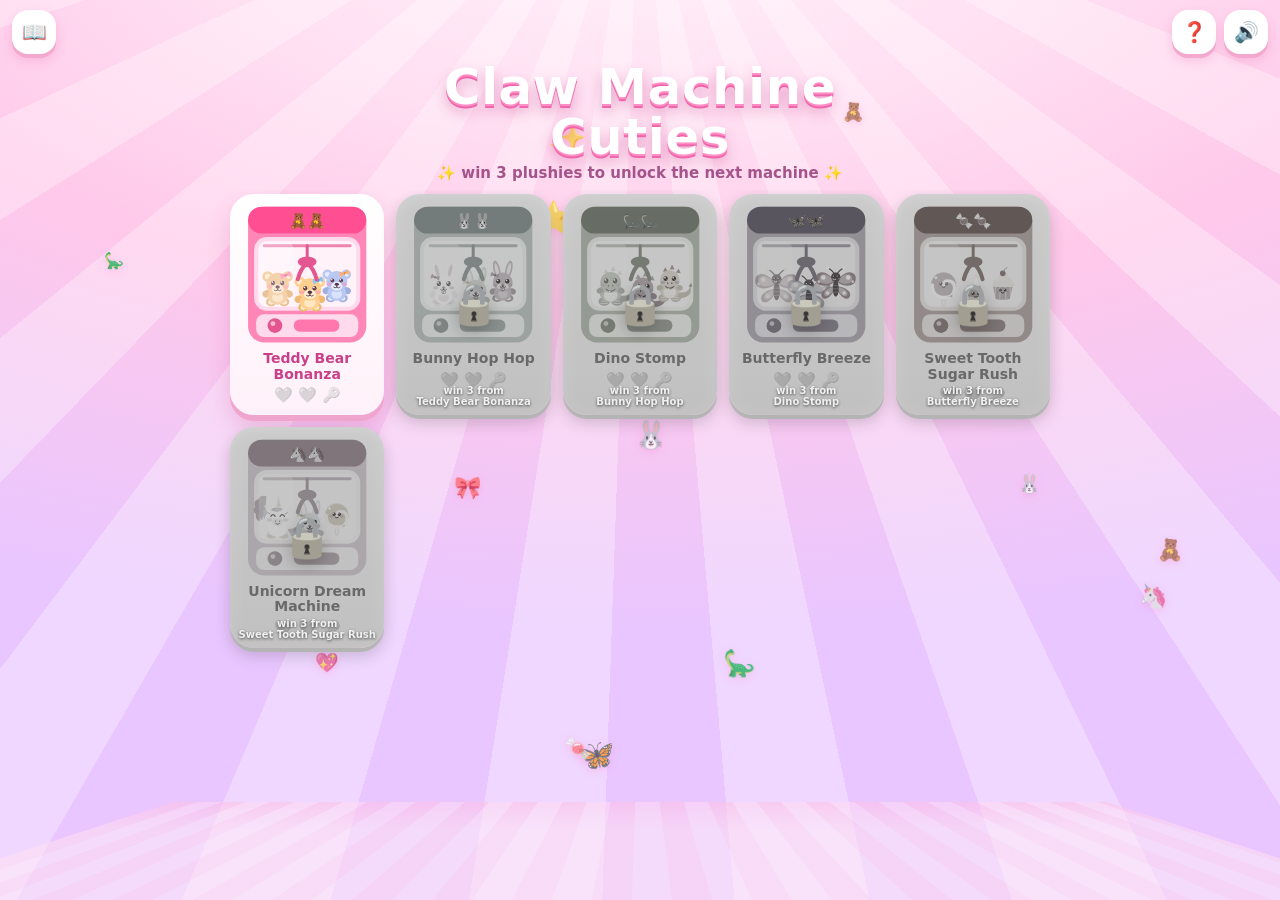
==== index.html @ 177952a9 "Add Claw Machine Cuties: a six-machine kawaii claw arcade A complete, self-contained claw machine ga" ====
<!doctype html>
<html lang="en">
<head>
<meta charset="utf-8">
<meta name="viewport" content="width=device-width,initial-scale=1,viewport-fit=cover,maximum-scale=1,user-scalable=no">
<meta name="theme-color" content="#ffd7ec">
<meta name="description" content="Claw Machine Cuties — a super kawaii arcade of claw machines full of adorable plushies.">
<title>Claw Machine Cuties 🧸</title>
<link rel="icon" href="data:image/svg+xml,<svg xmlns='http://www.w3.org/2000/svg' viewBox='0 0 100 100'><text y='.9em' font-size='90'>🧸</text></svg>">
<style>
/* ============================================================
   CLAW MACHINE CUTIES — all art, sound and logic is hand-made.
   No images, no fonts, no libraries. Just vibes.
   ============================================================ */

*{box-sizing:border-box;-webkit-tap-highlight-color:transparent}
html,body{height:100%}
body{
  margin:0;
  font-family:ui-rounded,"SF Pro Rounded","Hiragino Maru Gothic ProN","Baloo 2",Nunito,"Comic Sans MS",system-ui,sans-serif;
  color:#5b3a52;
  background:#ffd9ee;
  overflow:hidden;
  user-select:none;
  -webkit-user-select:none;
  touch-action:manipulation;
}

/* ---------- dreamy arcade backdrop ---------- */
#bg{position:fixed;inset:0;z-index:0;overflow:hidden;
  background:
    radial-gradient(120% 80% at 50% -10%, #fff3fb 0%, #ffdff2 30%, #ffc9ea 55%, #e9c6ff 100%);
}
#bg .stripes{position:absolute;inset:-20%;opacity:.35;
  background:repeating-conic-gradient(from 0deg at 50% 0%, rgba(255,255,255,.85) 0deg 7deg, transparent 7deg 14deg);
  animation:spin 90s linear infinite;transform-origin:50% 0%}
@keyframes spin{to{transform:rotate(360deg)}}
#bg .floor{position:absolute;left:-10%;right:-10%;bottom:0;height:34%;
  background:
    linear-gradient(180deg,rgba(255,255,255,0) 0%, rgba(255,255,255,.5) 40%),
    repeating-linear-gradient(90deg,#ffc0e4 0 40px,#ffd9f0 40px 80px);
  transform:perspective(400px) rotateX(58deg);transform-origin:50% 100%;opacity:.55}
.sparkle{position:absolute;font-size:18px;opacity:.7;animation:floaty 9s ease-in-out infinite;pointer-events:none;filter:drop-shadow(0 2px 4px rgba(255,120,190,.4))}
@keyframes floaty{0%,100%{transform:translateY(0) rotate(-8deg) scale(1)}50%{transform:translateY(-26px) rotate(10deg) scale(1.15)}}

#stage{position:relative;z-index:1;height:100dvh;height:100vh}
.screen{position:absolute;inset:0;display:none;flex-direction:column;
  padding:max(8px,env(safe-area-inset-top)) 10px max(8px,env(safe-area-inset-bottom));}
.screen.on{display:flex;animation:popIn .38s cubic-bezier(.2,1.5,.4,1)}
@keyframes popIn{from{opacity:0;transform:scale(.94)}to{opacity:1;transform:scale(1)}}

/* ---------- shared chrome ---------- */
.iconbtn{
  border:none;background:#fff;color:#e0559a;font-size:20px;line-height:1;
  width:44px;height:44px;border-radius:16px;cursor:pointer;flex:0 0 auto;
  box-shadow:0 4px 0 #f3a8cd, 0 6px 12px rgba(224,85,154,.25);
  transition:transform .08s, box-shadow .08s;
  display:grid;place-items:center;
}
.iconbtn:active{transform:translateY(4px);box-shadow:0 0 0 #f3a8cd,0 2px 6px rgba(224,85,154,.25)}
.topbar{display:flex;align-items:center;gap:8px;flex:0 0 auto;padding:2px 2px 6px}
.topbar .grow{flex:1 1 auto;min-width:0}

/* ---------- lobby ---------- */
#lobby{overflow:hidden}
.title{
  text-align:center;flex:0 0 auto;
  font-size:clamp(26px,7.5vw,50px);font-weight:900;letter-spacing:.5px;line-height:1;
  color:#fff;margin:2px 0 2px;
  text-shadow:0 2px 0 #ff8ec4,0 4px 0 #ef65ab,0 8px 14px rgba(190,40,120,.35);
  animation:bounceT 3s ease-in-out infinite;
}
@keyframes bounceT{0%,100%{transform:translateY(0) rotate(-1deg)}50%{transform:translateY(-6px) rotate(1deg)}}
.subtitle{text-align:center;font-size:clamp(11px,3.2vw,15px);color:#a4548a;font-weight:800;margin-bottom:8px;flex:0 0 auto}
.lobbyScroll{flex:1 1 auto;min-height:0;overflow-y:auto;overflow-x:hidden;-webkit-overflow-scrolling:touch;padding:4px 2px 18px;scrollbar-width:thin}
.grid{display:grid;gap:12px;grid-template-columns:repeat(auto-fill,minmax(150px,1fr));max-width:820px;margin:0 auto}
.card{
  position:relative;border-radius:24px;padding:10px 10px 12px;cursor:pointer;border:none;
  background:linear-gradient(180deg,#ffffff,#fff1f9);
  box-shadow:0 6px 0 #f0a5cf,0 12px 22px rgba(196,60,133,.22);
  transition:transform .14s cubic-bezier(.2,1.6,.4,1),box-shadow .14s;
  display:flex;flex-direction:column;align-items:center;gap:6px;font-family:inherit;color:inherit;
}
.card:not(.locked):hover{transform:translateY(-4px) rotate(-1deg)}
.card:not(.locked):active{transform:translateY(4px);box-shadow:0 2px 0 #f0a5cf,0 6px 12px rgba(196,60,133,.22)}
.card .thumb{width:100%;aspect-ratio:1/1.05;border-radius:18px;overflow:hidden;display:block}
.card .nm{font-weight:900;font-size:14px;color:#c93f88;text-align:center;line-height:1.1}
.card.locked{filter:grayscale(.92) brightness(.94);cursor:not-allowed;box-shadow:0 4px 0 #cfc3cc,0 8px 16px rgba(90,60,80,.18)}
.card.locked .nm{color:#8b7b87}
.card .lock{position:absolute;inset:0;display:grid;place-items:center;font-size:40px;
  background:rgba(80,60,80,.16);border-radius:24px;filter:grayscale(0) drop-shadow(0 4px 8px rgba(0,0,0,.3))}
.card .lockhint{position:absolute;bottom:8px;left:6px;right:6px;text-align:center;font-size:10px;font-weight:900;
  color:#fff;text-shadow:0 1px 3px rgba(0,0,0,.6)}
.card.done::after{content:"⭐";position:absolute;top:-8px;right:-6px;font-size:28px;animation:floaty 3s ease-in-out infinite;filter:drop-shadow(0 3px 4px rgba(210,110,20,.5))}
.card.next{animation:wiggleCard 1.6s ease-in-out infinite}
@keyframes wiggleCard{0%,100%{transform:rotate(-1.5deg) scale(1)}50%{transform:rotate(1.5deg) scale(1.03)}}
.dots{display:flex;gap:5px;justify-content:center;align-items:center}
.dots i{font-style:normal;font-size:15px;line-height:1;filter:grayscale(1) opacity(.45);transition:.2s}
.dots i.f{filter:none;transform:scale(1.18)}

/* ---------- game ---------- */
#game{padding-top:max(6px,env(safe-area-inset-top))}
.mtitle{display:flex;flex-direction:column;align-items:center;gap:3px;min-width:0}
.mtitle .nm{font-weight:900;font-size:clamp(14px,4vw,20px);color:#fff;text-shadow:0 2px 0 #ef65ab,0 4px 8px rgba(190,40,120,.4);
  white-space:nowrap;overflow:hidden;text-overflow:ellipsis;max-width:52vw}
.cabwrap{flex:1 1 auto;min-height:0;display:grid;place-items:center}
#cab{width:100%;height:100%;max-width:min(96vw,660px);display:block;filter:drop-shadow(0 14px 22px rgba(150,40,100,.3))}
.panel{flex:0 0 auto;display:flex;align-items:center;justify-content:center;gap:clamp(14px,6vw,54px);
  padding:6px 4px 4px;max-width:560px;margin:0 auto;width:100%}
#joy{width:clamp(104px,29vw,140px);height:clamp(104px,29vw,140px);touch-action:none;cursor:grab;flex:0 0 auto}
#joy:active{cursor:grabbing}
.dropbtn{
  border:none;cursor:pointer;flex:0 0 auto;font-family:inherit;
  width:clamp(104px,29vw,140px);height:clamp(104px,29vw,140px);border-radius:50%;
  font-size:clamp(17px,4.6vw,23px);font-weight:900;color:#fff;letter-spacing:1px;
  background:radial-gradient(circle at 34% 28%,#ff9ec4,#ff4f92 55%,#e01f6e);
  box-shadow:0 9px 0 #b8125a,0 14px 22px rgba(190,20,90,.4),inset 0 -6px 12px rgba(120,0,50,.3),inset 0 8px 14px rgba(255,255,255,.5);
  text-shadow:0 2px 3px rgba(140,0,60,.5);
  transition:transform .07s,box-shadow .07s;
}
.dropbtn:active,.dropbtn.pressed{transform:translateY(8px);box-shadow:0 1px 0 #b8125a,0 4px 10px rgba(190,20,90,.4),inset 0 -4px 10px rgba(120,0,50,.35)}
.dropbtn[disabled]{filter:grayscale(.6) brightness(.9);cursor:default}
.hint{position:absolute;left:0;right:0;bottom:2px;text-align:center;font-size:10px;font-weight:800;color:#b964a0;opacity:.85}

/* ---------- overlays ---------- */
svg{font-family:inherit}
.overlay{position:fixed;inset:0;z-index:40;display:none;align-items:center;justify-content:center;padding:14px;
  background:rgba(90,30,70,.5);backdrop-filter:blur(6px);-webkit-backdrop-filter:blur(6px)}
.overlay.on{display:flex}
.sheet{
  background:linear-gradient(180deg,#fff,#fff0f8);border-radius:30px;padding:16px 16px 18px;
  box-shadow:0 10px 0 #eb9cc9,0 24px 50px rgba(120,20,80,.45);
  max-width:520px;width:100%;max-height:88dvh;max-height:88vh;overflow:auto;text-align:center;
  animation:popIn .4s cubic-bezier(.2,1.6,.4,1);position:relative
}
.sheet h2{margin:2px 0 6px;font-size:clamp(22px,6.4vw,34px);color:#e0287f;text-shadow:0 2px 0 #ffd0e8}
.sheet p{margin:4px 0 10px;font-weight:800;color:#96547f;font-size:14px}
.bigbtn{
  border:none;font-family:inherit;font-weight:900;font-size:17px;color:#fff;cursor:pointer;
  padding:13px 26px;border-radius:20px;background:linear-gradient(180deg,#ff86bd,#ff3f8e);
  box-shadow:0 6px 0 #c81264,0 10px 18px rgba(190,20,90,.35);transition:transform .08s,box-shadow .08s;margin:4px
}
.bigbtn:active{transform:translateY(6px);box-shadow:0 0 0 #c81264,0 4px 8px rgba(190,20,90,.3)}
.bigbtn.alt{background:linear-gradient(180deg,#a6d8ff,#5fb0f7);box-shadow:0 6px 0 #2c7fc7,0 10px 18px rgba(30,110,180,.3)}
.bigbtn.ghost{background:linear-gradient(180deg,#fff,#ffe7f4);color:#d13c85;box-shadow:0 5px 0 #f0a9cf}

/* result banner */
#banner{position:fixed;inset:0;z-index:45;display:none;align-items:center;justify-content:center;pointer-events:none}
#banner.on{display:flex}
#banner .txt div{text-shadow:0 2px 5px rgba(90,20,60,.45);font-weight:900}
#banner .txt{font-size:clamp(34px,12vw,86px);font-weight:900;letter-spacing:1px;
  animation:bannerPop .5s cubic-bezier(.2,1.8,.4,1);text-align:center;line-height:1.05}
@keyframes bannerPop{0%{transform:scale(.3) rotate(-14deg);opacity:0}60%{transform:scale(1.12) rotate(3deg)}100%{transform:scale(1) rotate(0);opacity:1}}
.win-txt{color:#fff;text-shadow:0 3px 0 #ff5aa0,0 6px 0 #e0287f,0 12px 26px rgba(180,20,100,.6)}
.lose-txt{color:#fff;text-shadow:0 3px 0 #8ab4e8,0 6px 0 #5c86c4,0 12px 26px rgba(40,60,120,.5)}
.slip-txt{color:#fff;text-shadow:0 3px 0 #ffb14a,0 6px 0 #e9832a,0 12px 26px rgba(150,80,10,.55)}

/* toast */
#toast{position:fixed;left:0;right:0;top:calc(env(safe-area-inset-top) + 8px);z-index:60;display:flex;justify-content:center;pointer-events:none}
#toast .t{background:#fff;color:#d13c85;font-weight:900;padding:9px 18px;border-radius:18px;font-size:14px;
  box-shadow:0 5px 0 #f0a9cf,0 10px 20px rgba(180,60,120,.3);animation:toastIn .35s cubic-bezier(.2,1.7,.4,1)}
@keyframes toastIn{from{transform:translateY(-24px) scale(.8);opacity:0}to{transform:none;opacity:1}}

/* album */
#albumGrid{display:grid;gap:9px;grid-template-columns:repeat(auto-fill,minmax(74px,1fr));margin:6px 0 4px}
.slot{background:#fff6fb;border-radius:16px;padding:5px 3px 6px;box-shadow:inset 0 0 0 2px #ffd9ec;position:relative}
.slot.have{background:linear-gradient(180deg,#fff,#ffeaf6);box-shadow:inset 0 0 0 2px #ffb3da,0 3px 0 #ffcbe5}
.slot svg{width:100%;height:auto;display:block}
.slot.miss svg{filter:brightness(0) opacity(.13)}
.slot .lbl{font-size:9px;font-weight:900;color:#c9539a;margin-top:2px;line-height:1.05;
  overflow:hidden;text-overflow:ellipsis;white-space:nowrap}
.slot.miss .lbl{color:#bda8b8}
.slot .cnt{position:absolute;top:-5px;right:-4px;background:#ff4f92;color:#fff;font-size:9px;font-weight:900;
  border-radius:9px;padding:1px 6px;box-shadow:0 2px 4px rgba(180,20,90,.4)}
.albHead{display:flex;align-items:center;gap:8px;margin:14px 0 2px}
.albHead .ln{flex:1;height:3px;border-radius:2px;background:#ffd3ea}
.albHead b{font-size:13px;color:#d13c85;white-space:nowrap}

/* parade */
#parade{background:linear-gradient(180deg,#ffe6f7 0%,#ffd0ee 45%,#f6c8ff 100%);flex-direction:column;justify-content:flex-start;gap:0;padding:0}
#paradeSky{position:absolute;inset:0;overflow:hidden}
#paradeTitle{position:relative;z-index:3;margin-top:7vh;text-align:center;font-size:clamp(24px,7vw,48px);font-weight:900;color:#fff;
  text-shadow:0 3px 0 #ff5aa0,0 6px 0 #e0287f,0 14px 26px rgba(180,20,100,.5);animation:bounceT 1.8s ease-in-out infinite}
#paradeSub{position:relative;z-index:3;text-align:center;font-weight:900;color:#b64493;margin-top:6px;font-size:clamp(12px,3.4vw,17px)}
#paradeRoad{position:absolute;left:0;right:0;bottom:0;height:48%;z-index:2;overflow:hidden}
#paradeRoad .road{position:absolute;left:-10%;right:-10%;bottom:0;height:43%;
  background:linear-gradient(180deg,#e9a9dd,#c97ec0);border-top:6px solid #fff}
#paradeRoad .road::after{content:"";position:absolute;left:0;right:0;top:44%;height:6px;
  background:repeating-linear-gradient(90deg,#fff 0 28px,transparent 28px 56px);opacity:.8}
.float{position:absolute;bottom:10%;left:0;will-change:transform;
  width:clamp(118px,27vw,178px);height:clamp(140px,32vw,210px)}
.bunting{position:absolute;top:0;left:-4%;width:108%;height:52px;z-index:3;pointer-events:none}
.pcloud{position:absolute;width:120px;height:44px;background:#fff;border-radius:40px;opacity:.55;
  box-shadow:34px -15px 0 -7px #fff,-32px -11px 0 -11px #fff;animation:drift 30s linear infinite}
@keyframes drift{from{transform:translateX(-34vw)}to{transform:translateX(124vw)}}
.float .rider{animation:riderBob 1.05s ease-in-out infinite;transform-origin:50% 90%}
@keyframes riderBob{0%,100%{transform:translateY(0) rotate(-4deg)}50%{transform:translateY(-7px) rotate(4deg)}}
#paradeBtn{position:relative;z-index:5;margin-top:22px}
#modal{z-index:52}
#album{z-index:48}
#parade{z-index:44}
.confetti{position:fixed;z-index:70;pointer-events:none;font-size:16px;will-change:transform,opacity}

/* misc */
.rowbtns{display:flex;gap:8px;justify-content:center;flex-wrap:wrap;margin-top:6px}
.stat{display:inline-block;background:#fff2f9;border-radius:14px;padding:6px 12px;margin:3px;font-size:12px;font-weight:900;color:#c9539a}
.prizeShow{width:min(58vw,190px);height:auto;margin:2px auto;display:block;animation:prizeDance 1.4s ease-in-out infinite}
@keyframes prizeDance{0%,100%{transform:rotate(-5deg) translateY(0)}50%{transform:rotate(5deg) translateY(-9px)}}
@media (prefers-reduced-motion:reduce){*{animation-duration:.01ms !important;animation-iteration-count:1 !important}}
@media (max-height:560px) and (orientation:landscape){
  .title{font-size:24px}.subtitle{display:none}
}
</style>
</head>
<body>
<div id="bg"><div class="stripes"></div><div class="floor"></div></div>

<div id="stage">

  <!-- ============ LOBBY ============ -->
  <section id="lobby" class="screen on">
    <div class="topbar">
      <button class="iconbtn" id="btnAlbum" title="Collection">📖</button>
      <div class="grow"></div>
      <button class="iconbtn" id="btnHelp" title="How to play">❓</button>
      <button class="iconbtn" id="btnMute" title="Sound">🔊</button>
    </div>
    <h1 class="title">Claw Machine<br>Cuties</h1>
    <div class="subtitle">✨ win 3 plushies to unlock the next machine ✨</div>
    <div class="lobbyScroll"><div class="grid" id="machineGrid"></div></div>
  </section>

  <!-- ============ GAME ============ -->
  <section id="game" class="screen">
    <div class="topbar">
      <button class="iconbtn" id="btnBack" title="Back to arcade">←</button>
      <div class="grow mtitle">
        <div class="nm" id="mName">Teddy Bear Bonanza</div>
        <div class="dots" id="mDots"></div>
      </div>
      <button class="iconbtn" id="btnAlbum2" title="Collection">📖</button>
      <button class="iconbtn" id="btnMute2" title="Sound">🔊</button>
    </div>
    <div class="cabwrap"><svg id="cab" viewBox="0 0 640 700" preserveAspectRatio="xMidYMid meet"></svg></div>
    <div class="panel">
      <svg id="joy" viewBox="0 0 140 140"></svg>
      <button class="dropbtn" id="btnDrop">DROP</button>
    </div>
  </section>

</div>

<div id="banner"><div class="txt"></div></div>
<div id="toast"></div>

<div class="overlay" id="modal"><div class="sheet" id="modalSheet"></div></div>

<div class="overlay" id="album">
  <div class="sheet">
    <h2>📖 My Plushie Album</h2>
    <p id="albumCount"></p>
    <div id="albumBody"></div>
    <div class="rowbtns">
      <button class="bigbtn" id="albumClose">Close</button>
      <button class="bigbtn ghost" id="btnReset">Reset progress</button>
    </div>
  </div>
</div>

<div class="overlay" id="parade">
  <div id="paradeSky"></div>
  <div id="paradeTitle">🎉 PARADE! 🎉</div>
  <div id="paradeSub"></div>
  <div id="paradeRoad"><div class="road"></div></div>
  <button class="bigbtn" id="paradeBtn">Continue ➜</button>
</div>

<script>
"use strict";
/* ============================================================
   0. TINY HELPERS
   ============================================================ */
const $  = (s, r) => (r || document).querySelector(s);
const $$ = (s, r) => Array.from((r || document).querySelectorAll(s));
const clamp = (v, a, b) => v < a ? a : v > b ? b : v;
const lerp  = (a, b, t) => a + (b - a) * t;
const rand  = (a, b) => a + Math.random() * (b - a);
const randi = (a, b) => Math.floor(rand(a, b + 1));
const pick  = arr => arr[Math.floor(Math.random() * arr.length)];
const easeOut = t => 1 - Math.pow(1 - t, 3);
const easeInOut = t => t < .5 ? 2 * t * t : 1 - Math.pow(-2 * t + 2, 2) / 2;

function buzz(ms) { if (navigator.vibrate) { try { navigator.vibrate(ms); } catch (e) {} } }

/* ============================================================
   1. SOUND — everything synthesised live, zero audio files
   ============================================================ */
const Sfx = (() => {
  let ctx = null, master, musBus, sfxBus, muted = false;
  let musicTimer = null, step = 0, nextTime = 0, musicWanted = false;
  const EIGHTH = 60 / 132 / 2;

  const mtof = m => 440 * Math.pow(2, (m - 69) / 12);

  function ensure() {
    if (ctx) return ctx;
    const C = window.AudioContext || window.webkitAudioContext;
    if (!C) return null;
    ctx = new C();
    master = ctx.createGain(); master.gain.value = 0.9; master.connect(ctx.destination);
    musBus = ctx.createGain(); musBus.gain.value = 0.0; musBus.connect(master);
    sfxBus = ctx.createGain(); sfxBus.gain.value = 0.85; sfxBus.connect(master);
    return ctx;
  }

  function tone(o) {
    const c = ensure(); if (!c || muted) return;
    const t0 = o.t || c.currentTime, dur = o.dur || .18;
    const osc = c.createOscillator();
    osc.type = o.type || 'sine';
    osc.frequency.setValueAtTime(Math.max(1, o.f), t0);
    if (o.f2) osc.frequency.exponentialRampToValueAtTime(Math.max(1, o.f2), t0 + dur * (o.slide || 1));
    const g = c.createGain();
    g.gain.setValueAtTime(0.0001, t0);
    g.gain.linearRampToValueAtTime(o.v == null ? .18 : o.v, t0 + (o.a || .008));
    g.gain.exponentialRampToValueAtTime(0.0001, t0 + dur);
    osc.connect(g); g.connect(o.bus || sfxBus);
    osc.start(t0); osc.stop(t0 + dur + .04);
  }

  function noise(o) {
    const c = ensure(); if (!c || muted) return;
    const t0 = o.t || c.currentTime, dur = o.dur || .12;
    const len = Math.max(1, Math.ceil(c.sampleRate * dur));
    const buf = c.createBuffer(1, len, c.sampleRate);
    const d = buf.getChannelData(0);
    for (let i = 0; i < len; i++) d[i] = (Math.random() * 2 - 1) * (1 - i / len);
    const src = c.createBufferSource(); src.buffer = buf;
    const bp = c.createBiquadFilter();
    bp.type = o.type || 'bandpass';
    bp.frequency.setValueAtTime(o.f || 1200, t0);
    if (o.f2) bp.frequency.exponentialRampToValueAtTime(Math.max(40, o.f2), t0 + dur);
    bp.Q.value = o.q || 1;
    const g = c.createGain();
    g.gain.setValueAtTime(o.v == null ? .12 : o.v, t0);
    g.gain.exponentialRampToValueAtTime(0.0001, t0 + dur);
    src.connect(bp); bp.connect(g); g.connect(o.bus || sfxBus);
    src.start(t0); src.stop(t0 + dur + .02);
  }

  /* ---- the little arcade tune ---- */
  const CHORDS = [[60, 64, 67], [57, 60, 64], [53, 57, 60], [55, 59, 62]];
  const MELODY = [72, null, 76, 72, 79, null, 76, null,
                  74, null, 72, 74, 76, null, null, null,
                  72, null, 69, 72, 74, null, 76, null,
                  79, 77, 76, 74, 72, null, null, null];

  function scheduleStep(s, t) {
    const bar = Math.floor(s / 8) % 4, ch = CHORDS[bar], beat = s % 8;
    // bass
    if (beat % 2 === 0) tone({ f: mtof(ch[0] - 24), dur: .22, type: 'triangle', v: .16, t, bus: musBus });
    // sparkly arp
    tone({ f: mtof(ch[beat % 3] + 12), dur: .16, type: 'sine', v: .055, t, bus: musBus });
    // melody
    const m = MELODY[s % 32];
    if (m != null) tone({ f: mtof(m), dur: .19, type: 'triangle', v: .085, t, bus: musBus });
    // percussion
    if (beat === 0 || beat === 4) noise({ f: 160, f2: 60, dur: .1, v: .1, t, bus: musBus, type: 'lowpass' });
    if (beat % 2 === 1) noise({ f: 7000, dur: .03, v: .028, t, bus: musBus, q: .6 });
  }

  function musicTick() {
    const c = ensure(); if (!c) return;
    while (nextTime < c.currentTime + .18) {
      if (nextTime < c.currentTime) nextTime = c.currentTime + .05;
      scheduleStep(step, nextTime);
      step = (step + 1) % 32;
      nextTime += EIGHTH;
    }
  }

  function startMusic() {
    musicWanted = true;
    const c = ensure(); if (!c || muted) return;
    if (musicTimer) return;
    nextTime = c.currentTime + .1; step = 0;
    musBus.gain.cancelScheduledValues(c.currentTime);
    musBus.gain.setValueAtTime(0.0001, c.currentTime);
    musBus.gain.linearRampToValueAtTime(.17, c.currentTime + 1.4);
    musicTimer = setInterval(musicTick, 30);
  }
  function stopMusic() {
    musicWanted = false;
    if (musicTimer) { clearInterval(musicTimer); musicTimer = null; }
    if (ctx) { musBus.gain.cancelScheduledValues(ctx.currentTime); musBus.gain.linearRampToValueAtTime(0.0001, ctx.currentTime + .3); }
  }

  const S = {
    unlockAudio() {
      const c = ensure(); if (!c) return;
      if (c.state === 'suspended') c.resume();
      if (musicWanted && !musicTimer && !muted) startMusic();
    },
    setMuted(m) {
      muted = m;
      if (ctx) master.gain.setTargetAtTime(m ? 0 : .9, ctx.currentTime, .05);
      if (m) { if (musicTimer) { clearInterval(musicTimer); musicTimer = null; } }
      else if (musicWanted) startMusic();
    },
    music: startMusic,
    musicOff: stopMusic,

    tap()   { tone({ f: 880, f2: 1320, dur: .07, type: 'square', v: .07 }); },
    move()  { tone({ f: 520, dur: .04, type: 'square', v: .035 }); },
    press() { tone({ f: 300, f2: 620, dur: .1, type: 'square', v: .12 }); noise({ f: 2400, dur: .05, v: .05 }); },
    coin()  { const c = ensure(); if (!c) return; const t = c.currentTime;
              tone({ f: 1245, dur: .07, type: 'square', v: .11, t }); tone({ f: 1660, dur: .16, type: 'square', v: .11, t: t + .06 }); },
    whirr(dur) {
      const c = ensure(); if (!c || muted) return;
      const t0 = c.currentTime;
      tone({ f: 210, f2: 150, dur: dur, type: 'sawtooth', v: .05, t: t0 });
      noise({ f: 900, f2: 500, dur: dur, v: .05, t: t0, q: 3 });
    },
    clamp() { noise({ f: 1800, f2: 600, dur: .09, v: .16, q: 2 }); tone({ f: 420, f2: 180, dur: .1, type: 'square', v: .1 }); },
    thud()  { noise({ f: 260, f2: 80, dur: .16, v: .16, type: 'lowpass' }); },
    bonk()  { tone({ f: 300, f2: 120, dur: .13, type: 'triangle', v: .12 }); },
    lift()  { tone({ f: 380, f2: 700, dur: .35, type: 'sine', v: .07 }); },
    win() {
      const c = ensure(); if (!c) return; const t = c.currentTime;
      [0, 4, 7, 12, 16, 19].forEach((n, i) => tone({ f: mtof(72 + n), dur: .3, type: 'triangle', v: .16, t: t + i * .075 }));
      [0, 4, 7, 12].forEach((n, i) => tone({ f: mtof(84 + n), dur: .5, type: 'sine', v: .08, t: t + .45 + i * .05 }));
      noise({ f: 6000, dur: .5, v: .05, t: t + .4 });
    },
    lose() {
      const c = ensure(); if (!c) return; const t = c.currentTime;
      [64, 61, 57].forEach((n, i) => tone({ f: mtof(n), dur: .26, type: 'triangle', v: .13, t: t + i * .13 }));
    },
    slip() {
      const c = ensure(); if (!c) return; const t = c.currentTime;
      tone({ f: 900, f2: 120, dur: .45, type: 'sawtooth', v: .1, t });
      noise({ f: 300, f2: 90, dur: .2, v: .12, t: t + .4, type: 'lowpass' });
    },
    key() {
      const c = ensure(); if (!c) return; const t = c.currentTime;
      [0, 7, 12, 16].forEach((n, i) => tone({ f: mtof(76 + n), dur: .4, type: 'sine', v: .14, t: t + i * .06 }));
      noise({ f: 5200, dur: .7, v: .06, t: t + .1 });
    },
    fanfare() {
      const c = ensure(); if (!c) return; const t = c.currentTime;
      const seq = [[60, 0], [64, .12], [67, .24], [72, .36], [76, .48], [79, .6], [84, .72]];
      seq.forEach(([n, d]) => {
        tone({ f: mtof(n), dur: .5, type: 'triangle', v: .17, t: t + d });
        tone({ f: mtof(n + 12), dur: .4, type: 'sine', v: .07, t: t + d });
      });
      for (let i = 0; i < 5; i++) noise({ f: 5000 + i * 500, dur: .5, v: .05, t: t + .7 + i * .1 });
    }
  };
  return S;
})();

/* ============================================================
   2. ART — every plushie is drawn by hand in SVG paths.
   Design space: roughly -46..46 on both axes, centred on (0,0).
   ============================================================ */
const INK = '#553244';

function eye(x, y, r) {
  return `<ellipse cx="${x}" cy="${y}" rx="${r}" ry="${r * 1.12}" fill="${INK}"/>` +
         `<circle cx="${x - r * .32}" cy="${y - r * .44}" r="${r * .42}" fill="#fff"/>` +
         `<circle cx="${x + r * .3}" cy="${y + r * .36}" r="${r * .19}" fill="#fff" opacity=".85"/>`;
}
function blush(x, y, r, c) {
  return `<ellipse cx="${x}" cy="${y}" rx="${r}" ry="${r * .64}" fill="${c || '#ff87b8'}" opacity=".48"/>`;
}
function smile(x, y, w, c) {
  return `<path d="M${x - w} ${y} q${w} ${w * .9} ${w * 2} 0" stroke="${c || INK}" stroke-width="2.3" fill="none" stroke-linecap="round"/>`;
}
function bowArt(x, y, s, c, cd, rot) {
  return `<g transform="translate(${x},${y}) rotate(${rot == null ? -12 : rot}) scale(${s})">
    <path d="M0 0 L-16 -10 Q-21 0 -16 10 Z" fill="${c}"/>
    <path d="M0 0 L16 -10 Q21 0 16 10 Z" fill="${c}"/>
    <path d="M0 0 L-16 -10 Q-12 -3 -7 0 Z" fill="${cd}" opacity=".5"/>
    <path d="M0 0 L16 -10 Q12 -3 7 0 Z" fill="${cd}" opacity=".5"/>
    <circle r="5.2" fill="${cd}"/><circle cx="-1.4" cy="-1.6" r="1.6" fill="#fff" opacity=".65"/>
  </g>`;
}
function sparkleArt(x, y, s, c) {
  return `<path transform="translate(${x},${y}) scale(${s})" d="M0 -10 Q1.6 -1.6 10 0 Q1.6 1.6 0 10 Q-1.6 1.6 -10 0 Q-1.6 -1.6 0 -10 Z" fill="${c || '#fff'}"/>`;
}
/* the golden key that rides on the last plushie of every machine */
function keyArt(x, y, s) {
  return `<g transform="translate(${x},${y}) scale(${s})">
    <path d="M-2 -22 q-14 6 -6 16" stroke="#ff5c9d" stroke-width="3.4" fill="none" stroke-linecap="round"/>
    <path d="M2 -22 q14 6 6 16" stroke="#ff5c9d" stroke-width="3.4" fill="none" stroke-linecap="round"/>
    <circle cy="-2" r="9" fill="#ffd447" stroke="#e8a417" stroke-width="2.4"/>
    <circle cy="-2" r="3.4" fill="#fff5cc"/>
    <path d="M-2.6 5 h5.2 v18 h-5.2 z" fill="#ffd447" stroke="#e8a417" stroke-width="2"/>
    <path d="M2.6 13 h7 v4 h-7 z M2.6 20 h5 v4 h-5 z" fill="#ffd447" stroke="#e8a417" stroke-width="1.6"/>
    ${sparkleArt(11, -10, .5, '#fffbe6')}
  </g>`;
}

/* ---------------- TEDDY BEAR ---------------- */
function artTeddy(c) {
  return `<g>
    <ellipse cx="-27" cy="16" rx="11" ry="9" fill="${c.dark}" transform="rotate(-24 -27 16)"/>
    <ellipse cx="27" cy="16" rx="11" ry="9" fill="${c.dark}" transform="rotate(24 27 16)"/>
    <ellipse cx="-16" cy="36" rx="13" ry="11" fill="${c.dark}"/>
    <ellipse cx="16" cy="36" rx="13" ry="11" fill="${c.dark}"/>
    <ellipse cx="-16" cy="37" rx="7" ry="5.5" fill="${c.pad}"/>
    <ellipse cx="16" cy="37" rx="7" ry="5.5" fill="${c.pad}"/>
    <ellipse cx="0" cy="22" rx="25" ry="21" fill="${c.fur}"/>
    <ellipse cx="0" cy="25" rx="14" ry="12" fill="${c.pad}" opacity=".75"/>
    <circle cx="-25" cy="-27" r="13" fill="${c.fur}"/><circle cx="-25" cy="-27" r="6.6" fill="${c.pad}"/>
    <circle cx="25" cy="-27" r="13" fill="${c.fur}"/><circle cx="25" cy="-27" r="6.6" fill="${c.pad}"/>
    <circle cx="0" cy="-8" r="28" fill="${c.fur}"/>
    <ellipse cx="0" cy="4" rx="15" ry="11.5" fill="${c.pad}"/>
    <ellipse cx="0" cy="-1" rx="5.4" ry="4.2" fill="${INK}"/>
    <path d="M0 3 v3.5 M0 6.5 q-5 4.5 -8.5 .5 M0 6.5 q5 4.5 8.5 .5" stroke="${INK}" stroke-width="2.2" fill="none" stroke-linecap="round"/>
    ${eye(-11.5, -11, 5)}${eye(11.5, -11, 5)}
    ${blush(-20, -1, 7)}${blush(20, -1, 7)}
    ${bowArt(20, -30, .72, c.bow, c.bowD, -16)}
  </g>`;
}

/* ---------------- BUNNY ---------------- */
function artBunny(c) {
  return `<g>
    <g transform="rotate(-13 -11 -18)"><ellipse cx="-11" cy="-40" rx="9" ry="25" fill="${c.fur}"/><ellipse cx="-11" cy="-41" rx="4.6" ry="17" fill="${c.inner}"/></g>
    <g transform="rotate(13 11 -18)"><ellipse cx="11" cy="-40" rx="9" ry="25" fill="${c.fur}"/><ellipse cx="11" cy="-41" rx="4.6" ry="17" fill="${c.inner}"/></g>
    <circle cx="28" cy="26" r="10" fill="${c.tail || '#fff'}"/>
    <ellipse cx="-25" cy="18" rx="10" ry="8" fill="${c.dark}" transform="rotate(-20 -25 18)"/>
    <ellipse cx="25" cy="18" rx="10" ry="8" fill="${c.dark}" transform="rotate(20 25 18)"/>
    <ellipse cx="-15" cy="36" rx="13" ry="10" fill="${c.dark}"/>
    <ellipse cx="15" cy="36" rx="13" ry="10" fill="${c.dark}"/>
    <ellipse cx="-15" cy="37" rx="6.5" ry="4.8" fill="${c.inner}"/>
    <ellipse cx="15" cy="37" rx="6.5" ry="4.8" fill="${c.inner}"/>
    <ellipse cx="0" cy="22" rx="23" ry="20" fill="${c.fur}"/>
    <ellipse cx="0" cy="25" rx="13" ry="11" fill="${c.inner}" opacity=".5"/>
    <circle cx="0" cy="-6" r="26" fill="${c.fur}"/>
    <ellipse cx="-7" cy="4" rx="9" ry="7" fill="${c.pad || '#fff'}" opacity=".65"/>
    <ellipse cx="7" cy="4" rx="9" ry="7" fill="${c.pad || '#fff'}" opacity=".65"/>
    <path d="M0 -2 l4.6 3.6 h-9.2 z" fill="#ff7aa8" stroke="#ff7aa8" stroke-width="2" stroke-linejoin="round"/>
    <path d="M0 2 v3.5 M0 5.5 q-4.5 4 -7.5 .5 M0 5.5 q4.5 4 7.5 .5" stroke="${INK}" stroke-width="2" fill="none" stroke-linecap="round"/>
    <rect x="-4.6" y="9" width="9.2" height="6.5" rx="2.4" fill="#fff" stroke="${INK}" stroke-width="1.2"/>
    <path d="M0 9 v6.5" stroke="${INK}" stroke-width="1.1"/>
    ${eye(-12, -9, 5.4)}${eye(12, -9, 5.4)}
    ${blush(-20, 1, 6.5)}${blush(20, 1, 6.5)}
    ${bowArt(-21, -25, .62, c.bow, c.bowD, 18)}
  </g>`;
}

/* ---------------- DINO ---------------- */
function artDino(c) {
  return `<g>
    <path d="M20 20 q30 6 34 -18 q10 30 -26 34 z" fill="${c.dark}"/>
    <path d="M50 4 l7 -9 l3 11 z" fill="${c.spike}"/>
    <ellipse cx="-16" cy="35" rx="14" ry="11" fill="${c.dark}"/>
    <ellipse cx="16" cy="35" rx="14" ry="11" fill="${c.dark}"/>
    <path d="M-24 40 h16 M-22 34 h12" stroke="${c.belly}" stroke-width="2.4" stroke-linecap="round" opacity=".7"/>
    <path d="M8 40 h16 M10 34 h12" stroke="${c.belly}" stroke-width="2.4" stroke-linecap="round" opacity=".7"/>
    <path d="M-18 -34 l6 -12 l7 11 z M0 -40 l6 -13 l7 12 z M16 -32 l8 -10 l5 12 z" fill="${c.spike}"/>
    <ellipse cx="0" cy="14" rx="27" ry="23" fill="${c.body}"/>
    <ellipse cx="0" cy="20" rx="17" ry="15" fill="${c.belly}"/>
    <path d="M-14 12 h28 M-15 21 h30 M-13 29 h26" stroke="${c.body}" stroke-width="1.6" opacity=".28" stroke-linecap="round"/>
    <ellipse cx="-26" cy="8" rx="9" ry="7" fill="${c.dark}" transform="rotate(-28 -26 8)"/>
    <ellipse cx="26" cy="8" rx="9" ry="7" fill="${c.dark}" transform="rotate(28 26 8)"/>
    <circle cx="0" cy="-12" r="26" fill="${c.body}"/>
    <ellipse cx="0" cy="-2" rx="19" ry="14" fill="${c.body}"/>
    <ellipse cx="-5.5" cy="-4" rx="1.8" ry="2.4" fill="${INK}" opacity=".65"/>
    <ellipse cx="5.5" cy="-4" rx="1.8" ry="2.4" fill="${INK}" opacity=".65"/>
    <path d="M-11 5 q11 10 22 0" stroke="${INK}" stroke-width="2.4" fill="none" stroke-linecap="round"/>
    <path d="M-4 8.4 l0 4.4 l4 -3.4 z" fill="#fff"/>
    ${eye(-11, -16, 5.6)}${eye(11, -16, 5.6)}
    ${blush(-19, -6, 6.5)}${blush(19, -6, 6.5)}
  </g>`;
}

/* ---------------- BUTTERFLY ---------------- */
function artFly(c) {
  const wing = `
    <path d="M-3 -8 C-26 -46 -60 -36 -52 -9 C-47 6 -19 7 -3 -8 Z" fill="${c.w}"/>
    <path d="M-6 -10 C-24 -36 -48 -30 -43 -11 C-39 0 -19 1 -6 -10 Z" fill="${c.w2}" opacity=".9"/>
    <path d="M-4 4 C-25 6 -44 18 -37 33 C-31 45 -9 31 -4 12 Z" fill="${c.w}"/>
    <path d="M-6 6 C-22 9 -35 18 -30 28 C-26 35 -10 26 -6 12 Z" fill="${c.w2}" opacity=".9"/>
    <circle cx="-33" cy="-19" r="6" fill="${c.dot}" opacity=".95"/>
    <circle cx="-45" cy="-8" r="3.4" fill="${c.dot}" opacity=".8"/>
    <circle cx="-22" cy="22" r="4.6" fill="${c.dot}" opacity=".9"/>
    <circle cx="-31" cy="12" r="2.6" fill="${c.dot}" opacity=".7"/>`;
  return `<g>
    <g>${wing}</g><g transform="scale(-1,1)">${wing}</g>
    <path d="M-4 -30 q-9 -10 -16 -14" stroke="${c.body}" stroke-width="3" fill="none" stroke-linecap="round"/>
    <path d="M4 -30 q9 -10 16 -14" stroke="${c.body}" stroke-width="3" fill="none" stroke-linecap="round"/>
    <circle cx="-21" cy="-45" r="4.4" fill="${c.dot}"/><circle cx="21" cy="-45" r="4.4" fill="${c.dot}"/>
    <ellipse cx="0" cy="10" rx="8" ry="22" fill="${c.body}"/>
    <path d="M-7 2 h14 M-7.6 11 h15.2 M-6 20 h12" stroke="#fff" stroke-width="1.8" opacity=".38" stroke-linecap="round"/>
    <circle cx="0" cy="-20" r="12.5" fill="${c.body}"/>
    ${eye(-4.8, -21, 3.8)}${eye(4.8, -21, 3.8)}
    ${smile(-3, -14, 3, '#fff')}
    ${blush(-9, -15.5, 4, '#ff9dc6')}${blush(9, -15.5, 4, '#ff9dc6')}
  </g>`;
}

/* ---------------- CANDY (8 different sweets) ---------------- */
function artCandy(c) {
  const face = (y, s) => `${eye(-7 * s, y, 4 * s)}${eye(7 * s, y, 4 * s)}${smile(0, y + 8 * s, 4 * s)}${blush(-14 * s, y + 5 * s, 5 * s)}${blush(14 * s, y + 5 * s, 5 * s)}`;
  switch (c.shape) {
    case 'lolli': return `<g>
      <rect x="-4" y="4" width="8" height="42" rx="4" fill="#fff3e0" stroke="#e8d5be" stroke-width="1.6"/>
      <circle cx="0" cy="-6" r="32" fill="${c.a}"/>
      <path d="M0 -6 q0 -10 10 -10 q17 0 17 17 q0 24 -24 24 q-31 0 -31 -31" stroke="${c.b}" stroke-width="8" fill="none" stroke-linecap="round"/>
      <circle cx="0" cy="-6" r="32" fill="none" stroke="${c.b}" stroke-width="3" opacity=".5"/>
      ${face(-9, 1)}${bowArt(19, 22, .52, c.b, c.a, -30)}
      ${sparkleArt(-19, -24, .5, '#fff')}</g>`;
    case 'gum': return `<g>
      <path d="M-30 32 q-4 -50 30 -50 q34 0 30 50 z" fill="${c.a}"/>
      <path d="M-22 30 q-3 -38 22 -38 q10 0 15 10" fill="none" stroke="#fff" stroke-width="4" opacity=".35" stroke-linecap="round"/>
      <ellipse cx="0" cy="32" rx="30" ry="6" fill="${c.b}"/>
      ${[[-20, 12], [18, 4], [-6, 24], [12, 22], [24, 16], [-24, -2]].map(p => `<circle cx="${p[0]}" cy="${p[1]}" r="2" fill="#fff" opacity=".85"/>`).join('')}
      ${face(0, 1)}</g>`;
    case 'wrap': return `<g>
      <path d="M-30 -2 l-16 -16 q-4 16 0 32 z" fill="${c.b}"/>
      <path d="M30 -2 l16 -16 q4 16 0 32 z" fill="${c.b}"/>
      <path d="M-30 -14 l-8 -6 M-30 6 l-8 8 M30 -14 l8 -6 M30 6 l8 8" stroke="${c.a}" stroke-width="2" opacity=".55" stroke-linecap="round"/>
      <circle cx="0" cy="0" r="31" fill="${c.a}"/>
      <path d="M-22 -16 q22 -8 40 8" stroke="#fff" stroke-width="6" opacity=".35" fill="none" stroke-linecap="round"/>
      <path d="M-14 20 q14 8 28 -6" stroke="${c.b}" stroke-width="4" opacity=".45" fill="none" stroke-linecap="round"/>
      ${face(-4, 1)}</g>`;
    case 'corn': return `<g>
      <path d="M0 -44 q10 22 26 68 q-26 8 -52 0 q16 -46 26 -68 z" fill="#ffe98a"/>
      <path d="M0 -44 q8 18 20 52 q-20 6 -40 0 q12 -34 20 -52 z" fill="#ffab5c"/>
      <path d="M0 -44 q5 10 11 26 q-11 4 -22 0 q6 -16 11 -26 z" fill="#fffdf5"/>
      ${face(2, 1)}${sparkleArt(-20, 14, .45, '#fff')}</g>`;
    case 'macaron': return `<g>
      <path d="M-31 -4 q0 -24 31 -24 q31 0 31 24 q-31 8 -62 0 z" fill="${c.a}"/>
      <path d="M-30 10 q0 22 30 22 q30 0 30 -22 q-30 -8 -60 0 z" fill="${c.a}"/>
      <path d="M-30 -2 q30 10 60 0 q0 14 -30 14 q-30 0 -30 -14 z" fill="${c.b}"/>
      <path d="M-26 -12 q10 -8 22 -7" stroke="#fff" stroke-width="4" opacity=".4" fill="none" stroke-linecap="round"/>
      ${face(-14, .9)}</g>`;
    case 'donut': return `<g>
      <path fill="${c.a}" fill-rule="evenodd" d="M0 -32 a32 32 0 1 0 .1 0 z M0 -12 a12 12 0 1 1 -.1 0 z"/>
      <path fill="${c.b}" d="M-31 -6 q-2 -26 31 -26 q33 0 31 26 q-6 6 -14 2 q-4 -12 -17 -12 q-13 0 -17 12 q-8 4 -14 -2 z"/>
      ${[['#ff6f9c', -20, -18, 20], ['#7fd8ff', -2, -26, -14], ['#ffe066', 16, -20, 40], ['#a4f0a0', 24, -6, 8], ['#c9a4ff', -26, -4, -30]].map(s => `<rect x="${s[1]}" y="${s[2]}" width="8" height="3.4" rx="1.7" fill="${s[0]}" transform="rotate(${s[3]} ${s[1] + 4} ${s[2] + 1.7})"/>`).join('')}
      ${eye(-11, 6, 4)}${eye(11, 6, 4)}${blush(-19, 12, 5)}${blush(19, 12, 5)}
      <path d="M-5 22 q5 5 10 0" stroke="${INK}" stroke-width="2.2" fill="none" stroke-linecap="round"/></g>`;
    case 'cupcake': return `<g>
      <path d="M-26 4 h52 l-7 34 q-19 5 -38 0 z" fill="${c.b}"/>
      <path d="M-19 6 l-3 32 M-7 6 l-1 34 M7 6 l1 34 M19 6 l3 32" stroke="#fff" stroke-width="3" opacity=".45"/>
      <path d="M-28 6 q2 -20 14 -22 q4 -14 16 -13 q13 -1 16 13 q13 3 13 22 z" fill="${c.a}"/>
      <path d="M-16 -12 q8 -8 18 -6" stroke="#fff" stroke-width="4" opacity=".45" fill="none" stroke-linecap="round"/>
      <circle cx="0" cy="-30" r="7.5" fill="#ff5d7e"/><path d="M2 -36 q4 -8 9 -9" stroke="#7bbf5a" stroke-width="2.6" fill="none" stroke-linecap="round"/>
      ${face(14, .9)}</g>`;
    default: return `<g>
      <rect x="-30" y="-26" width="60" height="56" rx="18" fill="${c.a}"/>
      <rect x="-30" y="-26" width="60" height="22" rx="16" fill="#fff" opacity=".55"/>
      <rect x="-24" y="18" width="48" height="10" rx="5" fill="${c.b}" opacity=".55"/>
      ${face(-2, 1)}${sparkleArt(20, -18, .5, '#fff')}</g>`;
  }
}

/* ---------------- UNICORN ---------------- */
function artUni(c) {
  const m = c.mane;
  return `<g>
    <path d="M24 22 q28 0 34 -26 q14 32 -22 44 z" fill="${m[0]}"/>
    <path d="M28 26 q22 -2 28 -22 q8 26 -20 34 z" fill="${m[1]}"/>
    <path d="M32 30 q16 -2 22 -16 q4 18 -16 25 z" fill="${m[2]}"/>
    <ellipse cx="-15" cy="35" rx="12" ry="10" fill="${c.dark}"/>
    <ellipse cx="15" cy="35" rx="12" ry="10" fill="${c.dark}"/>
    <ellipse cx="-15" cy="39" rx="12" ry="6" fill="${c.hoof}"/>
    <ellipse cx="15" cy="39" rx="12" ry="6" fill="${c.hoof}"/>
    <ellipse cx="0" cy="21" rx="24" ry="20" fill="${c.body}"/>
    <path d="M-30 -22 q-16 6 -14 24 q-12 -2 -10 -18 q-10 -6 -2 -18 q-6 -14 8 -18 q6 -12 20 -8 z" fill="${m[0]}"/>
    <path d="M-27 -20 q-12 6 -11 20 q-8 -4 -6 -16 q-8 -6 -1 -15 q-4 -11 7 -14 z" fill="${m[1]}"/>
    <path d="M-24 -18 q-8 6 -8 16 q-6 -6 -3 -14 q-4 -8 3 -12 z" fill="${m[2]}"/>
    <path d="M-24 -28 l-4 -13 l10 6 z" fill="${c.body}"/>
    <path d="M24 -28 l4 -13 l-10 6 z" fill="${c.body}"/>
    <circle cx="0" cy="-8" r="27" fill="${c.body}"/>
    <path d="M-2 -34 l4 -26 l6 26 z" fill="${c.horn}"/>
    <path d="M-0.5 -40 l6.2 -1.6 M0.7 -47 l4.4 -1.2 M1.9 -53 l2.8 -1" stroke="#fff" stroke-width="1.8" opacity=".75" stroke-linecap="round"/>
    <path d="M-18 -26 q14 -10 32 -2 q-14 12 -32 2 z" fill="${m[0]}"/>
    <path d="M-12 -25 q12 -7 24 -2 q-12 8 -24 2 z" fill="${m[2]}" opacity=".9"/>
    <ellipse cx="0" cy="4" rx="14" ry="10" fill="${c.snout}"/>
    <ellipse cx="-5" cy="2" rx="1.7" ry="2.4" fill="${INK}" opacity=".55"/>
    <ellipse cx="5" cy="2" rx="1.7" ry="2.4" fill="${INK}" opacity=".55"/>
    <path d="M-4.5 8 q4.5 4.5 9 0" stroke="${INK}" stroke-width="2.2" fill="none" stroke-linecap="round"/>
    <path d="M-17 -10 q5.5 -8 11 0" stroke="${INK}" stroke-width="3" fill="none" stroke-linecap="round"/>
    <path d="M6 -10 q5.5 -8 11 0" stroke="${INK}" stroke-width="3" fill="none" stroke-linecap="round"/>
    <path d="M-19 -16 l-5 -3 M19 -16 l5 -3" stroke="${INK}" stroke-width="2" stroke-linecap="round" opacity=".6"/>
    ${blush(-20, -1, 7, '#ff9ec9')}${blush(20, -1, 7, '#ff9ec9')}
    ${sparkleArt(-30, -34, .55, '#fff6bd')}${sparkleArt(30, -30, .4, '#fff6bd')}
  </g>`;
}

const ARTISTS = { teddy: artTeddy, bunny: artBunny, dino: artDino, fly: artFly, candy: artCandy, uni: artUni };
function stuffyArt(v) { return (ARTISTS[v.type] || artTeddy)(v.c); }
function stuffySVG(v, withKey, cls) {
  return `<svg viewBox="-60 -72 120 130" class="${cls || ''}" xmlns="http://www.w3.org/2000/svg">${stuffyArt(v)}${withKey ? keyArt(28, 26, .95) : ''}</svg>`;
}

/* ============================================================
   3. THE ARCADE — machines and their plushie rosters
   ============================================================ */
const T = (fur, dark, pad, bow, bowD) => ({ fur, dark, pad, bow, bowD });
const B = (fur, dark, inner, bow, bowD, tail) => ({ fur, dark, inner, bow, bowD, tail: tail || '#fff', pad: '#fff' });
const D = (body, dark, belly, spike) => ({ body, dark, belly, spike });
const F = (w, w2, dot, body) => ({ w, w2, dot, body });
const C = (shape, a, b) => ({ shape, a, b });
const U = (body, dark, snout, hoof, horn, mane) => ({ body, dark, snout, hoof, horn, mane });

const MACHINES = [
  {
    key: 'teddy', name: 'Teddy Bear Bonanza', emoji: '🧸', tag: 'the cosiest bears in town',
    grip: 0.62, count: 12, size: 34,
    skin: { body: '#ff87b8', dark: '#e4568f', trim: '#ffd9ec', glass: '#fff2f9', light: '#ffe4f2', marquee: '#ff4f92' },
    roster: [
      { id: 't0', name: 'Honeypaw', type: 'teddy', rare: 0, c: T('#f0c08a', '#e0a96c', '#ffe6c8', '#ff87b8', '#e4568f') },
      { id: 't1', name: 'Marshmellow', type: 'teddy', rare: 0, c: T('#fff1e2', '#f3ddc7', '#fffaf3', '#7fe0c4', '#3fbfa0') },
      { id: 't2', name: 'Cocoa Puff', type: 'teddy', rare: 0, c: T('#b98058', '#a06b46', '#e8c9ab', '#c9a4ff', '#9a6ded') },
      { id: 't3', name: 'Butterscotch', type: 'teddy', rare: 0, c: T('#ffcf8f', '#f0b96f', '#fff0d4', '#86c8ff', '#4d9ce8') },
      { id: 't4', name: 'Strawberry Cream', type: 'teddy', rare: 1, c: T('#ffd3d8', '#f5b9c1', '#fff0f2', '#ffe071', '#f0bf2c') },
      { id: 't5', name: 'Caramel Chip', type: 'teddy', rare: 0, c: T('#d8a06a', '#c08b56', '#f5dcc0', '#ff8a6b', '#e85c3c') },
      { id: 't6', name: 'Blueberry Bear', type: 'teddy', rare: 1, c: T('#b9c8f2', '#9fb0e0', '#e6ecff', '#ffb37a', '#f08c42') },
      { id: 't7', name: 'Sir Roosevelt', type: 'teddy', rare: 2, c: T('#efe4d2', '#dcd0ba', '#fffaf0', '#ff4d6d', '#c81f45') }
    ]
  },
  {
    key: 'bunny', name: 'Bunny Hop Hop', emoji: '🐰', tag: 'floppy ears, fluffy tails',
    grip: 0.51, count: 13, size: 33,
    skin: { body: '#7fe0c4', dark: '#3fbfa0', trim: '#d6fff2', glass: '#f0fffa', light: '#ddfff4', marquee: '#22b892' },
    roster: [
      { id: 'b0', name: 'Mochi', type: 'bunny', rare: 0, c: B('#fffdf8', '#f0ebe0', '#ffc9dd', '#ff87b8', '#e4568f') },
      { id: 'b1', name: 'Lavender', type: 'bunny', rare: 0, c: B('#d9c9f5', '#c4b0e8', '#f0e2ff', '#a4f0a0', '#5cc75c') },
      { id: 'b2', name: 'Peaches', type: 'bunny', rare: 0, c: B('#ffd0b0', '#f0b894', '#ffeadd', '#7fd8ff', '#3aabe8') },
      { id: 'b3', name: 'Clover', type: 'bunny', rare: 1, c: B('#c8ecc0', '#aad9a0', '#eafce6', '#ffe071', '#f0bf2c') },
      { id: 'b4', name: 'Snowdrop', type: 'bunny', rare: 0, c: B('#ffffff', '#e9e9f2', '#ffd9e8', '#86c8ff', '#4d9ce8') },
      { id: 'b5', name: 'Cinnamon', type: 'bunny', rare: 0, c: B('#d9a273', '#c08b5c', '#ffd7c2', '#ff8a6b', '#e85c3c', '#ffe8d6') },
      { id: 'b6', name: 'Bubblegum', type: 'bunny', rare: 1, c: B('#ffb3d9', '#f292c4', '#fff0f7', '#c9a4ff', '#9a6ded') },
      { id: 'b7', name: 'Moonpie', type: 'bunny', rare: 2, c: B('#cfd8ef', '#b4bfdc', '#eef3ff', '#ffe071', '#e8a417') }
    ]
  },
  {
    key: 'dino', name: 'Dino Stomp', emoji: '🦕', tag: 'tiny roars, big hearts',
    grip: 0.40, count: 14, size: 35,
    skin: { body: '#8fd85f', dark: '#5fae32', trim: '#ddffc4', glass: '#f4ffea', light: '#e8ffd4', marquee: '#4a9c22' },
    roster: [
      { id: 'd0', name: 'Sprout', type: 'dino', rare: 0, c: D('#8fd85f', '#6cbb3e', '#eaffd4', '#ffe071') },
      { id: 'd1', name: 'Blueberry Rex', type: 'dino', rare: 0, c: D('#7fb8f5', '#5c96d8', '#e2f1ff', '#ffb3d9') },
      { id: 'd2', name: 'Tangerine Tail', type: 'dino', rare: 0, c: D('#ffb069', '#ef934a', '#ffe8d0', '#7fe0c4') },
      { id: 'd3', name: 'Bubble Stego', type: 'dino', rare: 1, c: D('#ff9ec9', '#ef7bb0', '#ffe3f0', '#c9a4ff') },
      { id: 'd4', name: 'Mintosaur', type: 'dino', rare: 0, c: D('#87e8cf', '#5cc9ad', '#e2fff7', '#ffd166') },
      { id: 'd5', name: 'Grape Soda', type: 'dino', rare: 0, c: D('#b79cf0', '#9679df', '#efe6ff', '#a4f0a0') },
      { id: 'd6', name: 'Sunny Spike', type: 'dino', rare: 1, c: D('#ffdf6b', '#efc73f', '#fff8d6', '#ff8a6b') },
      { id: 'd7', name: 'Rainbow Rawr', type: 'dino', rare: 2, c: D('#ffc2e0', '#e896c0', '#fff0f8', '#7fd8ff') }
    ]
  },
  {
    key: 'fly', name: 'Butterfly Breeze', emoji: '🦋', tag: 'flutter flutter, sparkle sparkle',
    grip: 0.31, count: 14, size: 33,
    skin: { body: '#c9a4ff', dark: '#9a6ded', trim: '#eee2ff', glass: '#f9f4ff', light: '#efe4ff', marquee: '#8452e0' },
    roster: [
      { id: 'f0', name: 'Flutterpuff', type: 'fly', rare: 0, c: F('#ff8fbe', '#ffc2da', '#fff0a0', '#8a5c74') },
      { id: 'f1', name: 'Skywing', type: 'fly', rare: 0, c: F('#7fc8ff', '#c2e6ff', '#fff', '#4d6f8a') },
      { id: 'f2', name: 'Buttercup', type: 'fly', rare: 0, c: F('#ffdd6b', '#fff0b8', '#ff9ec9', '#a08040') },
      { id: 'f3', name: 'Lilac Wisp', type: 'fly', rare: 1, c: F('#bb9cf5', '#ded0ff', '#fff0a0', '#6b5490') },
      { id: 'f4', name: 'Minty Moth', type: 'fly', rare: 0, c: F('#87e8cf', '#ccfff0', '#ffb3d9', '#4d8a7a') },
      { id: 'f5', name: 'Sherbet', type: 'fly', rare: 0, c: F('#ffab6b', '#ffd6b3', '#fff0a0', '#9c6438') },
      { id: 'f6', name: 'Rosewing', type: 'fly', rare: 1, c: F('#ff6f9c', '#ffb0cb', '#fff', '#8a3f5c') },
      { id: 'f7', name: 'Aurora', type: 'fly', rare: 2, c: F('#a4e8ff', '#ffd0f0', '#fff0a0', '#6b5490') }
    ]
  },
  {
    key: 'candy', name: 'Sweet Tooth Sugar Rush', emoji: '🍬', tag: 'do not lick the glass',
    grip: 0.24, count: 15, size: 32,
    skin: { body: '#ff9a7a', dark: '#ef6a4a', trim: '#ffe4d4', glass: '#fff6f0', light: '#ffe8dc', marquee: '#f0492a' },
    roster: [
      { id: 'c0', name: 'Swirlypop', type: 'candy', rare: 0, c: C('lolli', '#ff8fbe', '#fff') },
      { id: 'c1', name: 'Gummy Drop', type: 'candy', rare: 0, c: C('gum', '#8fe86f', '#5cc73c') },
      { id: 'c2', name: 'Twinkle Taffy', type: 'candy', rare: 0, c: C('wrap', '#c9a4ff', '#8f5ce0') },
      { id: 'c3', name: 'Corny', type: 'candy', rare: 0, c: C('corn', '#ffab5c', '#ffe98a') },
      { id: 'c4', name: 'Macaroon', type: 'candy', rare: 1, c: C('macaron', '#ffc8d8', '#ff8fbe') },
      { id: 'c5', name: 'Sprinkle Ring', type: 'candy', rare: 0, c: C('donut', '#e8b07a', '#ff9ec9') },
      { id: 'c6', name: 'Cupcakey', type: 'candy', rare: 1, c: C('cupcake', '#fff0a0', '#ff9ec9') },
      { id: 'c7', name: 'Mallow King', type: 'candy', rare: 2, c: C('mallow', '#ffd6e8', '#ff8fbe') }
    ]
  },
  {
    key: 'uni', name: 'Unicorn Dream Machine', emoji: '🦄', tag: 'every cutie, all at once',
    grip: 0.19, count: 16, size: 34,
    skin: { body: '#ffc2e8', dark: '#e88fc9', trim: '#fff0fa', glass: '#fdf7ff', light: '#ffeaf8', marquee: '#ff6fbe' },
    rainbow: true,
    roster: [
      { id: 'u0', name: 'Starlight', type: 'uni', rare: 0, c: U('#fffdfa', '#f0e8e0', '#ffe4ef', '#ffd447', '#ffd447', ['#ff9ec9', '#c9a4ff', '#87d8ff']) },
      { id: 'u1', name: 'Bubblegum Dream', type: 'uni', rare: 0, c: U('#ffd0e8', '#f0b0d0', '#fff0f7', '#ffd447', '#fff0a0', ['#fff0a0', '#a4f0d0', '#87c8ff']) },
      { id: 'u2', name: 'Sir Bearington', type: 'teddy', rare: 1, c: T('#f5e0c0', '#e0c9a4', '#fff8ec', '#ffd447', '#e8a417') },
      { id: 'u3', name: 'Sky Bun', type: 'bunny', rare: 1, c: B('#cfe8ff', '#aecff0', '#eaf6ff', '#ffd447', '#e8a417') },
      { id: 'u4', name: 'Dino Deluxe', type: 'dino', rare: 1, c: D('#7fe0d0', '#5cc0b0', '#e6fffa', '#ffd447') },
      { id: 'u5', name: 'Prism Wings', type: 'fly', rare: 1, c: F('#ffb3e0', '#c2e6ff', '#ffe071', '#7a5c8a') },
      { id: 'u6', name: 'Sugar Crown', type: 'candy', rare: 1, c: C('lolli', '#ffd447', '#fff6d0') },
      { id: 'u7', name: 'Celestia', type: 'uni', rare: 2, c: U('#f2eaff', '#ded0f0', '#fff0fa', '#ffd447', '#ffd447', ['#ff8fbe', '#ffd447', '#87e8cf']) }
    ]
  }
];
const RARE_W = [1, .42, .15];
const RARE_LABEL = ['', '✨ rare', '👑 legendary'];
const WINS_NEEDED = 3;
const byId = {};
MACHINES.forEach((m, mi) => m.roster.forEach(v => { v.mi = mi; byId[v.id] = v; }));

function rollVariant(m) {
  let total = 0;
  for (const v of m.roster) total += RARE_W[v.rare];
  let r = Math.random() * total;
  for (const v of m.roster) { r -= RARE_W[v.rare]; if (r <= 0) return v; }
  return m.roster[0];
}

/* ============================================================
   4. SAVE DATA
   ============================================================ */
const SAVE_KEY = 'clawcuties.v1';
let save = null;
function freshSave() {
  return { unlocked: 1, wins: MACHINES.map(() => 0), got: {}, tries: 0, muted: false, seenHelp: false, done: false };
}
function loadSave() {
  try {
    const raw = localStorage.getItem(SAVE_KEY);
    if (raw) {
      const s = JSON.parse(raw);
      const f = freshSave();
      save = Object.assign(f, s);
      if (!Array.isArray(save.wins) || save.wins.length !== MACHINES.length) save.wins = f.wins;
      if (!save.got || typeof save.got !== 'object') save.got = {};
      return;
    }
  } catch (e) {}
  save = freshSave();
}
function persist() { try { localStorage.setItem(SAVE_KEY, JSON.stringify(save)); } catch (e) {} }
const totalGot = () => Object.values(save.got).reduce((a, b) => a + b, 0);
const uniqueGot = () => Object.keys(save.got).length;

/* ordered list of every plushie the player owns (for the parade) */
function collectionList() {
  const out = [];
  MACHINES.forEach(m => m.roster.forEach(v => { const n = save.got[v.id] || 0; for (let i = 0; i < n; i++) out.push(v); }));
  return out;
}

/* ============================================================
   5. LOBBY
   ============================================================ */
function machineThumb(m, i) {
  const s = m.skin;
  const showcase = [m.roster[0], m.roster[3], m.roster[6]];
  return `<svg viewBox="0 0 100 105" class="thumb" xmlns="http://www.w3.org/2000/svg">
    <rect x="6" y="2" width="88" height="101" rx="12" fill="${s.body}"/>
    <rect x="6" y="2" width="88" height="20" rx="10" fill="${s.marquee}"/>
    <text x="50" y="16.5" font-size="11" text-anchor="middle" fill="#fff">${m.emoji}${m.emoji}</text>
    <rect x="12" y="26" width="76" height="52" rx="8" fill="${s.glass}"/>
    <rect x="12" y="26" width="76" height="52" rx="8" fill="none" stroke="${s.trim}" stroke-width="3"/>
    <g transform="translate(28,62) scale(.30)">${stuffyArt(showcase[0])}</g>
    <g transform="translate(52,66) scale(.30)">${stuffyArt(showcase[1])}</g>
    <g transform="translate(72,60) scale(.28)">${stuffyArt(showcase[2])}</g>
    <g stroke="${s.dark}" fill="none" stroke-linecap="round">
      <path d="M18 31 h64" stroke-width="2.2" opacity=".7"/>
      <path d="M50 31 v11" stroke-width="2.2"/>
      <path d="M50 44 q-5 4 -7 12 M50 44 q5 4 7 12" stroke-width="3"/>
    </g>
    <ellipse cx="50" cy="43" rx="7" ry="4" fill="${s.dark}"/>
    <rect x="14" y="28" width="26" height="48" rx="6" fill="#fff" opacity=".28"/>
    <rect x="12" y="82" width="76" height="17" rx="6" fill="${s.trim}"/>
    <circle cx="26" cy="90.5" r="5.5" fill="${s.dark}"/><circle cx="24.5" cy="89" r="1.8" fill="#fff" opacity=".6"/>
    <rect x="40" y="86" width="34" height="9" rx="4.5" fill="${s.marquee}" opacity=".7"/>
  </svg>`;
}

function renderLobby() {
  const grid = $('#machineGrid');
  grid.innerHTML = MACHINES.map((m, i) => {
    const locked = i >= save.unlocked;
    const w = save.wins[i], done = w >= WINS_NEEDED;
    const isNext = !locked && !done && (i === save.unlocked - 1);
    const dots = Array.from({ length: WINS_NEEDED }, (_, k) =>
      `<i class="${k < w ? 'f' : ''}">${k === WINS_NEEDED - 1 ? '🔑' : '🩷'}</i>`).join('');
    return `<button class="card ${locked ? 'locked' : ''} ${done ? 'done' : ''} ${isNext ? 'next' : ''}" data-i="${i}">
      ${machineThumb(m, i)}
      <div class="nm">${m.name}</div>
      <div class="dots">${dots}</div>
      ${locked ? `<div class="lock">🔒</div><div class="lockhint">win 3 from<br>${MACHINES[i - 1].name}</div>` : ''}
    </button>`;
  }).join('');
  $$('#machineGrid .card').forEach(el => el.addEventListener('click', () => {
    const i = +el.dataset.i;
    if (i >= save.unlocked) { Sfx.bonk(); return; }
    Sfx.coin(); openMachine(i);
  }));
}

/* ============================================================
   6. ALBUM
   ============================================================ */
function renderAlbum() {
  $('#albumCount').innerHTML = `<span class="stat">🧸 ${totalGot()} caught</span>
    <span class="stat">🌈 ${uniqueGot()}/${MACHINES.length * 8} kinds</span>
    <span class="stat">🕹️ ${save.tries} tries</span>`;
  $('#albumBody').innerHTML = MACHINES.map((m, i) => {
    const locked = i >= save.unlocked;
    return `<div class="albHead"><b>${m.emoji} ${m.name}${locked ? ' 🔒' : ''}</b><div class="ln"></div></div>
    <div class="albumGrid" style="display:grid;gap:9px;grid-template-columns:repeat(auto-fill,minmax(74px,1fr))">
    ${m.roster.map(v => {
      const n = save.got[v.id] || 0;
      return `<div class="slot ${n ? 'have' : 'miss'}">
        ${n > 1 ? `<div class="cnt">×${n}</div>` : ''}
        ${stuffySVG(v)}
        <div class="lbl">${n ? v.name : '???'}</div>
        ${n && v.rare ? `<div class="lbl" style="font-size:8px;color:#e8a417">${RARE_LABEL[v.rare]}</div>` : ''}
      </div>`;
    }).join('')}</div>`;
  }).join('');
}

/* ============================================================
   7. THE CLAW MACHINE
   world space: x -205..205, z 0(front)..150(back), y 0(floor)..up
   ============================================================ */
const SVGNS = 'http://www.w3.org/2000/svg';
const PITX = 205, PITZ = 150, FLOORY = 500, REST_Y = 296;
const HOLE = { x: -152, z: 34 };
const sOf  = z => 1 - z * 0.0017;
const projX = (x, z) => 320 + x * sOf(z);
const projY = (y, z) => FLOORY - y * sOf(z) - z * 0.60;

let M = null, mi = 0;                 // current machine
let bodies = [], nextBid = 1;
let pitG = null, clawG = null, carriageG = null, cableEl = null, prongs = [], holeShade = null;
let raf = 0, lastT = 0, running = false, lastOrder = '';

const claw = {
  x: 0, z: 78, y: REST_Y, open: 1, state: 'idle', t: 0,
  holding: null, outcome: null, slipAt: 0, fromX: 0, fromZ: 0, sway: 0, swayV: 0
};
const input = { x: 0, y: 0 };

/* ---------- cabinet chrome ---------- */
function buildCabinet(m) {
  const s = m.skin;
  const bulbs = [];
  for (let i = 0; i < 14; i++) {
    const bx = 58 + i * 38.5;
    bulbs.push(`<circle class="bulb" cx="${bx}" cy="${i % 2 ? 12 : 88}" r="5.5" fill="#fff8c4" style="animation-delay:${(i * .09).toFixed(2)}s"/>`);
  }
  const shine = `<linearGradient id="gShine" x1="0" y1="0" x2="1" y2="1">
      <stop offset="0" stop-color="#fff" stop-opacity=".55"/><stop offset=".42" stop-color="#fff" stop-opacity=".07"/>
      <stop offset=".62" stop-color="#fff" stop-opacity=".22"/><stop offset="1" stop-color="#fff" stop-opacity="0"/></linearGradient>`;
  return `<defs>
    ${shine}
    <linearGradient id="gBody" x1="0" y1="0" x2="0" y2="1"><stop offset="0" stop-color="${s.body}"/><stop offset="1" stop-color="${s.dark}"/></linearGradient>
    <linearGradient id="gBack" x1="0" y1="0" x2="0" y2="1"><stop offset="0" stop-color="${s.light}"/><stop offset="1" stop-color="${s.glass}"/></linearGradient>
    <radialGradient id="gHole"><stop offset="0" stop-color="#2b1524"/><stop offset="1" stop-color="#5a3049"/></radialGradient>
    <style>
      .bulb{animation:bulbB 1.1s ease-in-out infinite}
      @keyframes bulbB{0%,100%{opacity:.35;r:4.6}50%{opacity:1;r:6.4}}
      .marqueeTxt{font:900 27px ui-rounded,"SF Pro Rounded",Nunito,"Comic Sans MS",system-ui,sans-serif;letter-spacing:.5px}
      .plateTxt{font:900 15px ui-rounded,"SF Pro Rounded",Nunito,"Comic Sans MS",system-ui,sans-serif}
    </style>
  </defs>

  <!-- cabinet shell -->
  <rect x="34" y="2" width="572" height="694" rx="34" fill="url(#gBody)"/>
  <rect x="34" y="2" width="572" height="694" rx="34" fill="none" stroke="${s.dark}" stroke-width="5"/>
  <rect x="46" y="4" width="548" height="96" rx="26" fill="${s.marquee}"/>
  ${bulbs.join('')}
  <text class="marqueeTxt" x="320" y="60" text-anchor="middle" fill="#fff" stroke="${s.dark}" stroke-width="5" paint-order="stroke" >${m.emoji} ${m.name.toUpperCase()} ${m.emoji}</text>

  <!-- interior box -->
  <g>
    <polygon points="108,118 532,118 473,160 167,160" fill="${s.light}"/>
    <rect x="167" y="160" width="306" height="250" fill="url(#gBack)"/>
    <polygon points="108,118 167,160 167,410 115,500" fill="${s.light}" opacity=".92"/>
    <polygon points="532,118 473,160 473,410 525,500" fill="${s.light}" opacity=".78"/>
    <polygon points="115,500 525,500 473,410 167,410" fill="${s.glass}"/>
    <polygon points="115,500 525,500 473,410 167,410" fill="none" stroke="${s.trim}" stroke-width="2"/>
    <!-- polka dots on the back wall, because kawaii -->
    ${[[210, 200], [300, 240], [400, 195], [250, 300], [370, 320], [440, 265], [190, 350], [320, 180]].map((p, i) =>
      `<circle cx="${p[0]}" cy="${p[1]}" r="${8 + (i % 3) * 3}" fill="${s.trim}" opacity=".55"/>`).join('')}
    <g opacity=".8">
      <rect x="242" y="302" width="156" height="46" rx="14" fill="${s.trim}"/>
      <rect x="242" y="302" width="156" height="46" rx="14" fill="none" stroke="${s.body}" stroke-width="3"/>
      <text x="320" y="333" text-anchor="middle" font-size="21" font-weight="900" fill="${s.dark}">GRAB ME!</text>
    </g>
  </g>

  <!-- prize hole -->
  <ellipse cx="${projX(HOLE.x, HOLE.z)}" cy="${projY(0, HOLE.z)}" rx="${52 * sOf(HOLE.z)}" ry="${19 * sOf(HOLE.z)}" fill="url(#gHole)"/>
  <ellipse cx="${projX(HOLE.x, HOLE.z)}" cy="${projY(0, HOLE.z) - 3}" rx="${52 * sOf(HOLE.z)}" ry="${19 * sOf(HOLE.z)}" fill="none" stroke="${s.marquee}" stroke-width="4"/>
  <text x="${projX(HOLE.x, HOLE.z)}" y="${projY(0, HOLE.z) + 34}" text-anchor="middle" font-size="15" font-weight="900" fill="${s.dark}">PRIZE</text>

  <!-- rails -->
  <path d="M112 122 L167 158 M528 122 L473 158" stroke="${s.dark}" stroke-width="7" stroke-linecap="round" opacity=".75"/>

  <g id="pit"></g>

  <g id="gantry"></g>

  <!-- glass -->
  <rect x="108" y="112" width="424" height="396" rx="12" fill="url(#gShine)" pointer-events="none"/>
  <path d="M126 496 L232 124 L288 124 L182 496 Z" fill="#fff" opacity=".13" pointer-events="none"/>
  <path d="M300 496 L406 124 L432 124 L326 496 Z" fill="#fff" opacity=".09" pointer-events="none"/>
  <rect x="100" y="104" width="440" height="412" rx="20" fill="none" stroke="${s.trim}" stroke-width="15"/>
  <rect x="100" y="104" width="440" height="412" rx="20" fill="none" stroke="${s.dark}" stroke-width="4"/>

  <!-- base / chute -->
  <rect x="56" y="524" width="528" height="160" rx="24" fill="${s.trim}"/>
  <rect x="56" y="524" width="528" height="160" rx="24" fill="none" stroke="${s.dark}" stroke-width="4"/>
  <rect x="92" y="556" width="150" height="106" rx="16" fill="#3d2136"/>
  <rect x="92" y="556" width="150" height="52" rx="14" fill="${s.dark}" opacity=".9"/>
  <text x="167" y="590" text-anchor="middle" class="plateTxt" fill="#fff">PRIZES ↓</text>
  <g id="chuteFx"></g>
  <rect x="272" y="560" width="272" height="98" rx="16" fill="#fff" opacity=".65"/>
  <text x="408" y="600" text-anchor="middle" class="plateTxt" fill="${s.dark}">${m.tag}</text>
  <text x="408" y="634" text-anchor="middle" font-size="26">${m.emoji}💖${m.emoji}</text>`;
}

/* ---------- claw ---------- */
const CLAW_SCALE = 1.35;
function prongPath(sign, len, w, light) {
  const d = `M0 2 C${9 * sign} ${len * .38} ${20 * sign} ${len * .55} ${23 * sign} ${len}`;
  return `<path d="${d}" stroke="${light ? '#aab8d2' : '#c9d4e8'}" stroke-width="${w}" fill="none" stroke-linecap="round"/>
    <path d="${d}" stroke="#8fa0c0" stroke-width="${w * .34}" fill="none" stroke-linecap="round" opacity=".5"/>
    <circle cx="${23 * sign}" cy="${len}" r="${w * .68}" fill="${light ? '#d4dcec' : '#eaf0fb'}" stroke="#8fa0c0" stroke-width="2"/>`;
}
function buildClaw() {
  const g = document.createElementNS(SVGNS, 'g');
  g.innerHTML = `<g class="scaler">
    <g class="prong p2" opacity=".85" transform-origin="0 0">${prongPath(-.45, 34, 9, true)}</g>
    <g class="prong p0">${prongPath(-1, 42, 12)}</g>
    <g class="prong p1">${prongPath(1, 42, 12)}</g>
    <ellipse cy="-4" rx="25" ry="15" fill="#dfe7f5"/>
    <ellipse cy="-8" rx="25" ry="15" fill="#f2f6ff"/>
    <rect x="-11" y="-36" width="22" height="26" rx="7" fill="#c9d4e8"/>
    <circle cy="-2" r="6" fill="#ff8fbe"/>
    <circle cy="-2" r="2.4" fill="#fff" opacity=".7"/>
    <ellipse cx="-9" cy="-13" rx="7" ry="4" fill="#fff" opacity=".85" transform="rotate(-18 -9 -13)"/>
  </g>`;
  return g;
}

/* ---------- bodies ---------- */
function makeBody(v, x, y, z, r, keyed) {
  const g = document.createElementNS(SVGNS, 'g');
  const b = {
    id: nextBid++, v, x, y, z, r, vx: 0, vy: 0, vz: 0,
    rot: rand(-14, 14), rotv: 0, el: g, keyed: !!keyed, bob: rand(0, 6.28), held: false, gone: false
  };
  paintBody(b);
  return b;
}
function paintBody(b) {
  b.el.innerHTML = stuffyArt(b.v) + (b.keyed ? keyArt(24, 26, .82) : '');
}
function setKeyed(on) {
  bodies.forEach(b => { if (b.keyed !== on) { b.keyed = on; paintBody(b); } });
}

function spawnPit(fresh) {
  const keyed = save.wins[mi] === WINS_NEEDED - 1;
  for (let i = 0; i < M.count; i++) {
    const v = rollVariant(M);
    const r = M.size + rand(-2, 2);
    const b = makeBody(v, rand(-PITX + r + 6, PITX - r - 6), fresh ? rand(120, 460) : rand(80, 240),
      rand(r * .6, PITZ - r * .5), r, keyed);
    bodies.push(b);
    pitG.appendChild(b.el);
  }
}
/* top the pit back up after a win, so the machine never quietly gets
   easier as it empties — density is part of the difficulty */
function restock() {
  const keyed = save.wins[mi] === WINS_NEEDED - 1;
  const need = Math.max(0, (M.count - 1) - bodies.length);
  for (let i = 0; i < need; i++) {
    const v = rollVariant(M);
    const r = M.size + rand(-2, 2);
    const b = makeBody(v, rand(-PITX + r + 6, PITX - r - 6), rand(340, 470) + i * 60, rand(r * .6, PITZ - r * .5), r, keyed);
    bodies.push(b); pitG.appendChild(b.el);
  }
  if (need) setTimeout(() => Sfx.thud(), 500);
}

/* ---------- physics ---------- */
function step(dt) {
  const G = 1500;
  for (const b of bodies) {
    if (b.held) continue;
    b.vy -= G * dt;
    b.x += b.vx * dt; b.y += b.vy * dt; b.z += b.vz * dt;
    b.rot += b.rotv * dt;
    b.rotv *= .965;
    b.vx *= .995; b.vz *= .995;

    const restY = b.r * .58;
    if (b.y < restY) {
      b.y = restY;
      if (b.vy < -260) { b.rotv += b.vx * .25 + rand(-40, 40); }
      b.vy *= -0.18;
      if (Math.abs(b.vy) < 30) b.vy = 0;
      b.vx *= .74; b.vz *= .74;
      b.rotv *= .8;
    }
    const lim = PITX - b.r * .82;
    if (b.x < -lim) { b.x = -lim; b.vx = Math.abs(b.vx) * .4; b.rotv += 30; }
    if (b.x > lim) { b.x = lim; b.vx = -Math.abs(b.vx) * .4; b.rotv -= 30; }
    const zMin = b.r * .42, zMax = PITZ - b.r * .3;
    if (b.z < zMin) { b.z = zMin; b.vz = Math.abs(b.vz) * .4; }
    if (b.z > zMax) { b.z = zMax; b.vz = -Math.abs(b.vz) * .4; }
    // settle rotation upright when resting
    if (b.y <= restY + .5 && Math.abs(b.vx) < 26) b.rot = lerp(b.rot, 0, Math.min(1, dt * 2.2));
  }
  // plushie vs plushie
  for (let i = 0; i < bodies.length; i++) {
    for (let j = i + 1; j < bodies.length; j++) {
      const a = bodies[i], c = bodies[j];
      if (a.held && c.held) continue;
      let dx = c.x - a.x, dy = c.y - a.y, dz = c.z - a.z;
      const min = (a.r + c.r) * .84;
      let d2 = dx * dx + dy * dy + dz * dz;
      if (d2 >= min * min || d2 === 0) continue;
      let d = Math.sqrt(d2) || .01;
      const push = (min - d) / d * .5;
      const px = dx * push, py = dy * push, pz = dz * push;
      const aM = a.held ? 0 : 1, cM = c.held ? 0 : 1, tot = aM + cM || 1;
      a.x -= px * 2 * aM / tot; a.y -= py * 2 * aM / tot; a.z -= pz * 2 * aM / tot;
      c.x += px * 2 * cM / tot; c.y += py * 2 * cM / tot; c.z += pz * 2 * cM / tot;
      const nx = dx / d, ny = dy / d, nz = dz / d;
      const rel = (c.vx - a.vx) * nx + (c.vy - a.vy) * ny + (c.vz - a.vz) * nz;
      if (rel < 0) {
        const imp = -rel * .58;
        if (!a.held) { a.vx -= imp * nx; a.vy -= imp * ny; a.vz -= imp * nz; a.rotv -= imp * .1; }
        if (!c.held) { c.vx += imp * nx; c.vy += imp * ny; c.vz += imp * nz; c.rotv += imp * .1; }
      }
    }
  }
}

/* the claw shoves plushies around as it dives — this is what makes
   repositioning over several tries an actual strategy */
function clawShove(dt) {
  for (const b of bodies) {
    if (b.held) continue;
    const dx = b.x - claw.x, dz = b.z - claw.z, dy = b.y - claw.y;
    const hd = Math.hypot(dx, dz);
    if (hd < b.r * .8 + 16 && Math.abs(dy) < b.r + 22) {
      const f = (1 - hd / (b.r * .8 + 16)) * 340;
      const nx = hd < .01 ? rand(-1, 1) : dx / hd, nz = hd < .01 ? rand(-1, 1) : dz / hd;
      b.vx += nx * f * dt * 6; b.vz += nz * f * dt * 6;
      b.rotv += nx * 40 * dt * 6;
      if (dy > 0) b.vy += 120 * dt * 6;
    }
  }
}

/* ---------- the honest grab maths ---------- */
function evaluateGrab() {
  let best = null, bestScore = -1;
  for (const b of bodies) {
    if (b.gone) continue;
    const d = Math.hypot(b.x - claw.x, b.z - claw.z);
    const reach = b.r * .88 + 8;
    if (d > reach) continue;
    if (b.y + b.r * .9 < claw.y - 14) continue;          // claw came down beside it, not on it
    // how centred was the drop?
    const aim = clamp(1.15 - d / (reach * .78), 0, 1.15);
    // how buried is it?
    let above = 0;
    for (const o of bodies) {
      if (o === b || o.gone) continue;
      if (o.y > b.y + b.r * .5 && Math.hypot(o.x - b.x, o.z - b.z) < b.r * 1.3) above++;
    }
    const exposure = clamp(1 - .32 * above, .2, 1);
    const score = M.grip * aim * exposure;
    if (score > bestScore) { bestScore = score; best = b; }
  }
  if (!best) return { outcome: 'air', target: null, score: 0 };
  const score = clamp(bestScore, 0, .92);
  const roll = Math.random();
  let outcome;
  if (roll < score) outcome = 'win';
  else if (roll < score + .28) outcome = 'slip';
  else outcome = 'fumble';
  return { outcome, target: best, score };
}

/* ---------- claw state machine ---------- */
function dropClaw() {
  if (claw.state !== 'idle' || !running) return;
  save.tries++; persist();
  claw.state = 'falling'; claw.t = 0;
  Sfx.press(); Sfx.whirr(1.0); buzz(18);
  $('#btnDrop').disabled = true;
}

function clawTick(dt) {
  const S = claw;
  switch (S.state) {
    case 'idle': {
      const sp = 205;
      if (input.x || input.y) {
        S.x = clamp(S.x + input.x * sp * dt, -PITX + 34, PITX - 34);
        S.z = clamp(S.z - input.y * sp * dt, 12, PITZ - 12);
        S.moveSnd = (S.moveSnd || 0) + dt;
        if (S.moveSnd > .11) { S.moveSnd = 0; Sfx.move(); }
      }
      S.open = lerp(S.open, 1, Math.min(1, dt * 8));
      S.y = lerp(S.y, REST_Y, Math.min(1, dt * 8));
      break;
    }
    case 'falling': {
      S.y -= 560 * dt;
      clawShove(dt);
      let stop = 24;
      for (const b of bodies) {
        if (b.gone) continue;
        const d = Math.hypot(b.x - S.x, b.z - S.z);
        if (d < b.r * .95 + 12) stop = Math.max(stop, b.y + b.r * .92);
      }
      if (S.y <= stop) {
        S.y = stop; S.state = 'closing'; S.t = 0;
        const res = evaluateGrab();
        S.outcome = res.outcome; S.target = res.target; S.score = res.score;
        S.slipAt = rand(.28, .78);
        Sfx.clamp(); buzz(28);
      }
      break;
    }
    case 'closing': {
      S.t += dt;
      S.open = clamp(1 - S.t / .34, 0, 1);
      if (S.t >= .38) {
        if (S.outcome === 'win' || S.outcome === 'slip') {
          S.holding = S.target; S.holding.held = true;
          S.holding.vx = S.holding.vy = S.holding.vz = 0;
          S.sway = rand(-8, 8); S.swayV = 0;
        } else if (S.target) {
          // fumble: the claw nudges it and lets go. cruel, but fair.
          S.target.vy = rand(110, 200); S.target.vx = rand(-90, 90); S.target.rotv = rand(-160, 160);
        }
        S.state = 'lifting'; S.t = 0; Sfx.lift();
      }
      break;
    }
    case 'lifting': {
      S.y = Math.min(REST_Y, S.y + 300 * dt);
      if (S.holding) S.open = clamp(.16 + Math.sin(performance.now() / 90) * .015, 0, 1);
      else S.open = lerp(S.open, 1, Math.min(1, dt * 3));
      if (S.y >= REST_Y - .5) {
        S.y = REST_Y;
        if (S.holding) { S.state = 'travelling'; S.t = 0; S.fromX = S.x; S.fromZ = S.z; }
        else { finishRound(false, null); S.state = 'idle'; $('#btnDrop').disabled = false; }
      }
      break;
    }
    case 'travelling': {
      S.t += dt;
      const k = clamp(S.t / 1.5, 0, 1), e = easeInOut(k);
      S.x = lerp(S.fromX, HOLE.x, e);
      S.z = lerp(S.fromZ, HOLE.z, e);
      if (S.outcome === 'slip' && k >= S.slipAt) {
        const b = S.holding;
        b.held = false; b.vy = 20; b.vx = rand(-70, 70); b.vz = rand(-40, 40); b.rotv = rand(-220, 220);
        S.holding = null; S.open = 1;
        Sfx.slip(); buzz([30, 60, 30]);
        showBanner('SO CLOSE!', 'it slipped right out 😭', 'slip-txt', 900);
        setTimeout(() => finishRound(false, null), 950);
        S.state = 'returning'; S.t = 0; S.fromX = S.x; S.fromZ = S.z;
        break;
      }
      if (k >= 1) { S.state = 'dropping-in'; S.t = 0; }
      break;
    }
    case 'dropping-in': {
      S.t += dt;
      S.open = clamp(S.t / .3, 0, 1);
      if (S.t > .22 && S.holding) {
        const b = S.holding; b.held = false; b.gone = true; b.vy = -40; b.vx = 0; b.vz = 0;
        S.holding = null;
        const won = b.v, startY = b.y, base = (b.r / 40) * sOf(b.z);
        // tumble down into the prize hole
        const t0 = performance.now();
        const sink = () => {
          const p = clamp((performance.now() - t0) / 640, 0, 1);
          const yy = lerp(startY, -34, p * p);                    // accelerating, like gravity
          const shrink = p < .62 ? 1 : 1 - (p - .62) / .38 * .8;
          b.el.setAttribute('transform',
            `translate(${projX(b.x, b.z)},${projY(yy, b.z)}) rotate(${(p * 46).toFixed(1)}) scale(${(base * shrink).toFixed(3)})`);
          b.el.style.opacity = String(p < .72 ? 1 : Math.max(0, 1 - (p - .72) / .28));
          if (p < 1) requestAnimationFrame(sink);
          else { b.el.remove(); bodies = bodies.filter(x => x !== b); }
        };
        b.held = true; requestAnimationFrame(sink);
        setTimeout(() => { Sfx.thud(); chuteSparkle(); }, 400);
        setTimeout(() => finishRound(true, won), 560);
        S.state = 'returning'; S.t = 0; S.fromX = S.x; S.fromZ = S.z;
      }
      break;
    }
    case 'returning': {
      S.t += dt;
      const k = clamp(S.t / 1.0, 0, 1), e = easeInOut(k);
      S.x = lerp(S.fromX, 0, e); S.z = lerp(S.fromZ, 78, e);
      S.open = lerp(S.open, 1, Math.min(1, dt * 5));
      if (k >= 1) { S.state = 'idle'; $('#btnDrop').disabled = false; }
      break;
    }
  }

  // dangling plushie follows the claw with a lazy sway
  if (S.holding) {
    const b = S.holding;
    const targetX = S.x, targetZ = S.z;
    S.swayV += (targetX - (b.x)) * 18 * dt;
    S.swayV *= .93;
    b.x += S.swayV * dt * 3;
    b.x = lerp(b.x, targetX, Math.min(1, dt * 5));
    b.z = lerp(b.z, targetZ, Math.min(1, dt * 6));
    b.y = lerp(b.y, S.y - b.r * .92, Math.min(1, dt * 12));
    b.rot = lerp(b.rot, clamp((targetX - b.x) * -2.2, -22, 22), Math.min(1, dt * 6));
  }
}

/* ---------- render ---------- */
function render() {
  const order = [];
  for (const b of bodies) {
    if (b.gone) continue;
    order.push({ z: b.z, y: b.y, el: b.el, b });
  }
  // when the claw is carrying a plushie the prongs must wrap in FRONT of it
  order.push({ z: claw.holding ? claw.z - 1 : claw.z, y: claw.holding ? -9e9 : claw.y - 200, el: clawG, b: null });
  order.sort((p, q) => (q.z - p.z) || (q.y - p.y));

  const sig = order.map(o => o.b ? o.b.id : 'C').join(',');
  if (sig !== lastOrder) { lastOrder = sig; order.forEach(o => pitG.appendChild(o.el)); }

  for (const o of order) {
    const b = o.b;
    if (!b) continue;
    const sc = (b.r / 40) * sOf(b.z);
    const bob = b.held ? 0 : Math.sin(performance.now() / 520 + b.bob) * 1.2;
    b.el.setAttribute('transform',
      `translate(${projX(b.x, b.z).toFixed(2)},${(projY(b.y, b.z) + bob).toFixed(2)}) rotate(${b.rot.toFixed(1)}) scale(${sc.toFixed(3)})`);
  }

  // claw + cable + carriage
  const cs = sOf(claw.z) * CLAW_SCALE;
  const cx = projX(claw.x, claw.z), cy = projY(claw.y, claw.z);
  clawG.setAttribute('transform', `translate(${cx.toFixed(2)},${cy.toFixed(2)}) scale(${cs.toFixed(3)})`);
  // positive rotation swings the LEFT prong outward, negative the right one
  const ang = 3 + claw.open * 30;
  prongs.l.setAttribute('transform', `rotate(${ang})`);
  prongs.r.setAttribute('transform', `rotate(${-ang})`);
  prongs.b.setAttribute('transform', `rotate(${ang * .55})`);

  const t = claw.z / PITZ;
  const railY = lerp(122, 158, t);
  const xL = lerp(112, 167, t), xR = lerp(528, 473, t);
  cableEl.setAttribute('d', `M${xL} ${railY} H${xR} M${cx} ${railY} V${cy - 30 * cs}`);
  carriageG.querySelector('.car').setAttribute('transform', `translate(${cx},${railY}) scale(${cs})`);
}

function loop(now) {
  raf = requestAnimationFrame(loop);
  if (!lastT) lastT = now;
  let dt = Math.min(.05, (now - lastT) / 1000);
  lastT = now;
  let acc = dt;
  while (acc > 0) { const s = Math.min(acc, 1 / 120); step(s); clawTick(s); acc -= s; }
  render();
}

/* ============================================================
   8. JUICE — banners, confetti, sparkles, toasts
   ============================================================ */
let bannerTimer = 0;
function showBanner(txt, sub, cls, ms) {
  const b = $('#banner');
  b.querySelector('.txt').className = 'txt ' + cls;
  b.querySelector('.txt').innerHTML = txt + (sub ? `<div style="font-size:.36em;margin-top:6px;opacity:.95">${sub}</div>` : '');
  b.classList.add('on');
  clearTimeout(bannerTimer);
  bannerTimer = setTimeout(() => b.classList.remove('on'), ms || 1200);
}
function toast(msg, ms) {
  const t = $('#toast');
  t.innerHTML = `<div class="t">${msg}</div>`;
  setTimeout(() => { t.innerHTML = ''; }, ms || 1800);
}
const CONFETTI = ['💖', '⭐', '✨', '🌸', '🍬', '🎀', '💫', '🧁', '🌟', '💗'];
function confetti(n, cx, cy, power) {
  n = n || 26;
  const W = innerWidth, H = innerHeight;
  cx = cx == null ? W / 2 : cx; cy = cy == null ? H * .42 : cy;
  const parts = [];
  for (let i = 0; i < n; i++) {
    const el = document.createElement('div');
    el.className = 'confetti';
    el.textContent = pick(CONFETTI);
    el.style.left = cx + 'px'; el.style.top = cy + 'px';
    el.style.fontSize = rand(14, 30).toFixed(0) + 'px';
    document.body.appendChild(el);
    const a = rand(0, Math.PI * 2), sp = rand(180, 520) * (power || 1);
    parts.push({ el, x: 0, y: 0, vx: Math.cos(a) * sp, vy: Math.sin(a) * sp - 260, r: rand(-360, 360), rr: 0, life: 0 });
  }
  let last = performance.now();
  (function tick(now) {
    const dt = Math.min(.05, (now - last) / 1000); last = now;
    let alive = 0;
    for (const p of parts) {
      if (!p.el) continue;
      p.life += dt;
      p.vy += 1250 * dt; p.vx *= .992;
      p.x += p.vx * dt; p.y += p.vy * dt; p.rr += p.r * dt;
      p.el.style.transform = `translate(${p.x.toFixed(1)}px,${p.y.toFixed(1)}px) rotate(${p.rr.toFixed(0)}deg)`;
      p.el.style.opacity = String(clamp(1.8 - p.life, 0, 1));
      if (p.life > 1.9 || p.y > H) { p.el.remove(); p.el = null; } else alive++;
    }
    if (alive) requestAnimationFrame(tick);
  })(performance.now());
}
function chuteSparkle() {
  const fx = $('#chuteFx'); if (!fx) return;
  for (let i = 0; i < 9; i++) {
    const c = document.createElementNS(SVGNS, 'circle');
    c.setAttribute('cx', 167 + rand(-55, 55)); c.setAttribute('cy', 610 + rand(-30, 30));
    c.setAttribute('r', rand(3, 8)); c.setAttribute('fill', pick(['#fff6bd', '#ffb3d9', '#a4e8ff', '#fff']));
    fx.appendChild(c);
    const t0 = performance.now(), dx = rand(-70, 70), dy = rand(-90, -30);
    (function f(now) {
      const p = (now - t0) / 800;
      c.setAttribute('transform', `translate(${dx * p},${dy * p})`);
      c.setAttribute('opacity', String(Math.max(0, 1 - p)));
      if (p < 1) requestAnimationFrame(f); else c.remove();
    })(t0);
  }
}

/* ============================================================
   9. MODALS
   ============================================================ */
function showModal(html) { $('#modalSheet').innerHTML = html; $('#modal').classList.add('on'); }
function closeModal() { $('#modal').classList.remove('on'); }

function helpModal() {
  showModal(`<h2>How to play 🕹️</h2>
    <p>Move the claw with the <b>joystick</b> (or the <b>arrow keys</b>), then smash <b>DROP</b> (or <b>space</b>).</p>
    <p>Aim <b>dead centre</b> on a plushie sitting <b>on top of the pile</b> — that is genuinely the whole trick. Buried plushies almost never come up, but every failed grab shoves the pile around, so keep digging.</p>
    <p>Win <b>3 plushies</b> from a machine to finish it. The third one comes with a 🔑 <b>golden key</b> that unlocks the next machine… and throws a parade.</p>
    <p style="color:#c9539a">It is hard on purpose. It is not rigged. Pinky promise. 🤙</p>
    <button class="bigbtn" id="helpOk">Let's go!</button>`);
  $('#helpOk').onclick = () => { Sfx.tap(); closeModal(); };
}

function winModal(v, keyed) {
  const stars = v.rare ? `<p style="color:#e8a417;font-size:16px">${RARE_LABEL[v.rare]}!</p>` : '';
  const prog = save.wins[mi];
  showModal(`
    <h2>${keyed ? '🔑 KEY GET! 🔑' : '🎉 YOU WIN! 🎉'}</h2>
    ${stuffySVG(v, keyed, 'prizeShow')}
    <h2 style="font-size:22px;margin:0">${v.name}</h2>
    ${stars}
    <p>${keyed
      ? `It came with the golden key to <b>${MACHINES[mi + 1] ? MACHINES[mi + 1].name : 'the whole arcade'}</b>!`
      : `Plushie ${prog} of ${WINS_NEEDED} from ${M.name}. ${prog === WINS_NEEDED - 1 ? 'The next one carries the 🔑!' : 'Keep going!'}`}</p>
    <div class="rowbtns">
      ${keyed
        ? `<button class="bigbtn" id="toParade">🎊 PARADE TIME 🎊</button>`
        : `<button class="bigbtn" id="again">Play again</button><button class="bigbtn ghost" id="toLobby">Arcade</button>`}
    </div>`);
  const again = $('#again'), lob = $('#toLobby'), par = $('#toParade');
  if (again) again.onclick = () => { Sfx.tap(); closeModal(); };
  if (lob) lob.onclick = () => { Sfx.tap(); closeModal(); goLobby(); };
  if (par) par.onclick = () => { Sfx.tap(); closeModal(); startParade(mi === MACHINES.length - 1); };
}

function finaleModal() {
  showModal(`<h2>👑 ARCADE MASTER 👑</h2>
    <div style="font-size:52px;line-height:1.2">🧸🐰🦕<br>🦋🍬🦄</div>
    <p>You cleared <b>every single machine</b>. The plushies have elected you mayor of the arcade.</p>
    <p><span class="stat">🧸 ${totalGot()} plushies</span><span class="stat">🌈 ${uniqueGot()}/48 kinds</span><span class="stat">🕹️ ${save.tries} tries</span></p>
    <div class="rowbtns"><button class="bigbtn" id="fin1">Back to the arcade</button>
    <button class="bigbtn alt" id="fin2">📖 See my album</button></div>`);
  $('#fin1').onclick = () => { Sfx.tap(); closeModal(); goLobby(); };
  $('#fin2').onclick = () => { Sfx.tap(); closeModal(); goLobby(); openAlbum(); };
}

/* ============================================================
   10. ROUND RESOLUTION
   ============================================================ */
function updateDots() {
  const w = save.wins[mi];
  $('#mDots').innerHTML = Array.from({ length: WINS_NEEDED }, (_, k) =>
    `<i class="${k < w ? 'f' : ''}">${k === WINS_NEEDED - 1 ? '🔑' : '🩷'}</i>`).join('');
}

function finishRound(won, v) {
  if (!won) {
    Sfx.lose();
    showBanner('YOU LOSE', 'no plushie this time 💔', 'lose-txt', 1250);
    buzz(70);
    return;   // nothing left the pit, so nothing to restock — keep the pile the player is digging
  }
  const wasKeyRound = save.wins[mi] === WINS_NEEDED - 1;
  save.got[v.id] = (save.got[v.id] || 0) + 1;
  save.wins[mi] = Math.min(WINS_NEEDED, save.wins[mi] + 1);
  const complete = save.wins[mi] >= WINS_NEEDED && wasKeyRound;
  persist(); updateDots();

  if (complete) {
    grantUnlock();
    Sfx.key(); buzz([40, 40, 40, 40, 120]);
    showBanner('YOU WIN!', '🔑 it has the key!! 🔑', 'win-txt', 1500);
    confetti(60, innerWidth / 2, innerHeight * .4, 1.25);
    setTimeout(() => confetti(40, innerWidth * .2, innerHeight * .5), 350);
    setTimeout(() => confetti(40, innerWidth * .8, innerHeight * .5), 620);
    setTimeout(() => winModal(v, true), 1450);
  } else {
    Sfx.win(); buzz([25, 40, 25]);
    showBanner('YOU WIN!', v.name + ' is yours!', 'win-txt', 1200);
    confetti(34);
    setTimeout(() => winModal(v, false), 1150);
  }
  setTimeout(() => { setKeyed(save.wins[mi] === WINS_NEEDED - 1); restock(); }, 700);
}

/* ============================================================
   11. PARADE
   ============================================================ */
function floatSVG(v, i) {
  const hues = ['#ff8fbe', '#7fd8ff', '#a4f0a0', '#ffd447', '#c9a4ff', '#ff9a7a'];
  const h = hues[i % hues.length], h2 = hues[(i + 3) % hues.length];
  return `<svg viewBox="-64 -104 128 152" xmlns="http://www.w3.org/2000/svg" style="width:100%;height:100%;overflow:visible">
    <g class="rider"><g transform="translate(0,-46) scale(.74)">${stuffyArt(v)}</g></g>
    <path d="M-52 -8 q52 -22 104 0 l-6 18 q-46 -18 -92 0 z" fill="${h2}" opacity=".9"/>
    <path d="M-48 6 h96 l-8 26 h-80 z" fill="${h}"/>
    <path d="M-48 6 h96 l-2 7 h-92 z" fill="#fff" opacity=".55"/>
    <path d="M-44 -8 l0 14 M-22 -14 l0 20 M0 -16 l0 22 M22 -14 l0 20 M44 -8 l0 14" stroke="#fff" stroke-width="2.4" opacity=".5"/>
    ${[-36, -12, 12, 36].map((x, k) => `<path d="M${x - 9} -10 h18 l-9 14 z" fill="${k % 2 ? '#fff' : h2}"/>`).join('')}
    <circle cx="-28" cy="38" r="12" fill="#5b3a52"/><circle cx="-28" cy="38" r="5" fill="#fff"/>
    <circle cx="28" cy="38" r="12" fill="#5b3a52"/><circle cx="28" cy="38" r="5" fill="#fff"/>
    <rect x="-42" y="14" width="84" height="15" rx="7" fill="#fff" opacity=".9"/>
    <text x="0" y="25.5" text-anchor="middle" font-size="11" font-weight="900" fill="#b8437f"
      textLength="${Math.min(78, v.name.length * 6.6)}" lengthAdjust="spacingAndGlyphs">${v.name}</text>
  </svg>`;
}

let paradeRaf = 0, paradeItems = [], paradeX = 0;
function paradeLoop() {
  const road = $('#paradeRoad');
  const W = road.clientWidth || innerWidth;
  const fw = paradeItems[0] ? (paradeItems[0].offsetWidth || 120) : 120;
  const spacing = fw * 1.45;
  const total = Math.max(paradeItems.length * spacing, W + fw + 90);
  let last = performance.now();
  const tick = now => {
    const dt = Math.min(.05, (now - last) / 1000); last = now;
    paradeX += 145 * dt;
    paradeItems.forEach((el, i) => {
      let x = W + 30 - ((paradeX + i * spacing) % total);
      el.style.transform = `translateX(${x.toFixed(1)}px)`;
    });
    paradeRaf = requestAnimationFrame(tick);
  };
  cancelAnimationFrame(paradeRaf);
  paradeRaf = requestAnimationFrame(tick);
}

function startParade(finale) {
  const road = $('#paradeRoad');
  $$('.float', road).forEach(e => e.remove());
  const list = collectionList();
  const show = list.slice(-30);
  paradeItems = show.map((v, i) => {
    const d = document.createElement('div');
    d.className = 'float';
    d.innerHTML = floatSVG(v, i);
    road.appendChild(d);
    return d;
  });
  $('#paradeSky').innerHTML = `
    ${[[18, .9, 0], [46, .6, -11], [30, 1.15, -21], [58, .75, -6]].map(([top, sc, delay]) =>
      `<div class="pcloud" style="top:${top}%;transform-origin:0 0;zoom:${sc};animation-delay:${delay}s"></div>`).join('')}
    <svg class="bunting" viewBox="0 0 1200 52" preserveAspectRatio="none">
    <path d="M0 8 Q300 44 600 8 Q900 44 1200 8" stroke="#fff" stroke-width="4" fill="none"/>
    ${Array.from({ length: 24 }, (_, i) => {
      const c = ['#ff8fbe', '#ffd447', '#7fd8ff', '#a4f0a0', '#c9a4ff'][i % 5];
      const x = 25 + i * 50, t = (x % 600) / 600;
      const y = (1 - t) * (1 - t) * 8 + 2 * (1 - t) * t * 44 + t * t * 8;   // sag of the swag
      return `<path d="M${x - 14} ${y} h28 l-14 25 z" fill="${c}" opacity=".95"/>`;
    }).join('')}</svg>`;
  paradeX = (road.clientWidth || innerWidth) * .8;
  paradeLoop();
  const nextM = finale ? null : (MACHINES[mi + 1] || null);
  $('#paradeSub').innerHTML = finale
    ? `every cutie you rescued 💖 <b>${list.length}</b> plushies strong`
    : (nextM ? `🔓 <b>${nextM.name}</b> is unlocked!<br>here come your <b>${list.length}</b> plushies!` : `your <b>${list.length}</b> plushies say thank you!`);
  $('#paradeTitle').innerHTML = finale ? '👑 GRAND PARADE 👑' : '🎉 PARADE! 🎉';
  $('#parade').classList.add('on');
  Sfx.fanfare();
  buzz([40, 60, 40, 60, 40]);
  let bursts = 0;
  const iv = setInterval(() => {
    confetti(18, rand(0, innerWidth), rand(innerHeight * .2, innerHeight * .5), .8);
    if (++bursts > 7) clearInterval(iv);
  }, 700);
  $('#parade').dataset.finale = finale ? '1' : '';
}

function endParade() {
  $('#parade').classList.remove('on');
  const finale = $('#parade').dataset.finale === '1';
  cancelAnimationFrame(paradeRaf); paradeRaf = 0; paradeItems = [];
  $$('#paradeRoad .float').forEach(e => e.remove());
  if (finale) { finaleModal(); return; }
  goLobby();
  setTimeout(() => {
    const card = $(`#machineGrid .card[data-i="${save.unlocked - 1}"]`);
    if (card) card.scrollIntoView({ behavior: 'smooth', block: 'center' });
  }, 120);
}

/* unlock happens the moment the key is won, the parade just celebrates it */
function grantUnlock() {
  if (save.wins[mi] < WINS_NEEDED) return;
  if (mi + 1 < MACHINES.length && save.unlocked < mi + 2) {
    save.unlocked = mi + 2; persist();
  } else if (mi === MACHINES.length - 1 && !save.done) {
    save.done = true; persist();
  }
}

/* ============================================================
   12. SCREENS
   ============================================================ */
function show(id) {
  $$('.screen').forEach(s => s.classList.toggle('on', s.id === id));
}
function goLobby() {
  running = false;
  cancelAnimationFrame(raf); raf = 0; lastT = 0;
  renderLobby();
  show('lobby');
}
function openMachine(i) {
  mi = i; M = MACHINES[i];
  const cab = $('#cab');
  cab.innerHTML = buildCabinet(M);
  pitG = $('#pit', cab);
  const gan = $('#gantry', cab);
  gan.innerHTML = `<path class="cable" d="" stroke="#9fadc7" stroke-width="4.5" fill="none" stroke-linecap="round"/>
    <g class="car"><rect x="-24" y="-14" width="48" height="28" rx="9" fill="#dbe3f2" stroke="#9fadc7" stroke-width="3"/>
    <circle cx="-12" cy="0" r="4.2" fill="#ff8fbe"/><circle cx="12" cy="0" r="4.2" fill="#7fd8ff"/>
    <rect x="-8" y="-20" width="16" height="8" rx="4" fill="#9fadc7"/></g>`;
  cableEl = $('.cable', gan); carriageG = gan;

  bodies = []; nextBid = 1; lastOrder = '';
  clawG = buildClaw();
  pitG.appendChild(clawG);
  prongs = { l: $('.p0', clawG), r: $('.p1', clawG), b: $('.p2', clawG) };
  spawnPit(true);

  claw.x = 0; claw.z = 78; claw.y = REST_Y; claw.open = 1;
  claw.state = 'idle'; claw.holding = null; claw.outcome = null; claw.t = 0;
  input.x = input.y = 0; setKnob(0, 0);

  $('#mName').textContent = M.name;
  updateDots();
  $('#btnDrop').disabled = false;
  show('game');
  running = true; lastT = 0;
  cancelAnimationFrame(raf); raf = requestAnimationFrame(loop);

  if (!save.seenHelp) { save.seenHelp = true; persist(); setTimeout(helpModal, 320); }
  else toast(`${M.emoji} ${M.name} — ${save.wins[mi]}/${WINS_NEEDED}`, 1600);
}

function openAlbum() { renderAlbum(); $('#album').classList.add('on'); }

/* ============================================================
   13. CONTROLS
   ============================================================ */
const JOY_R = 40;
function buildJoystick() {
  $('#joy').innerHTML = `
    <circle cx="70" cy="70" r="60" fill="#ffd9ec"/>
    <circle cx="70" cy="70" r="60" fill="none" stroke="#f3a8cd" stroke-width="5"/>
    <circle cx="70" cy="70" r="46" fill="#fff3fa"/>
    <g fill="#f3a8cd">
      <path d="M70 16 l9 12 h-18 z"/><path d="M70 124 l9 -12 h-18 z"/>
      <path d="M16 70 l12 9 v-18 z"/><path d="M124 70 l-12 9 v-18 z"/>
    </g>
    <g class="knob">
      <ellipse cx="70" cy="86" rx="22" ry="9" fill="#c9377f" opacity=".28"/>
      <rect x="62" y="52" width="16" height="34" rx="8" fill="#e8e8f2"/>
      <circle cx="70" cy="52" r="26" fill="#ff5c9d"/>
      <circle cx="70" cy="52" r="26" fill="none" stroke="#d22f74" stroke-width="3"/>
      <ellipse cx="61" cy="42" rx="9" ry="6" fill="#fff" opacity=".6" transform="rotate(-25 61 42)"/>
      <circle cx="63" cy="50" r="3.2" fill="#5b3a52"/><circle cx="77" cy="50" r="3.2" fill="#5b3a52"/>
      <path d="M66 58 q4 4 8 0" stroke="#5b3a52" stroke-width="2.4" fill="none" stroke-linecap="round"/>
    </g>`;
}
function setKnob(nx, ny) {
  const k = $('.knob', $('#joy'));
  if (k) k.setAttribute('transform', `translate(${(nx * 15).toFixed(1)},${(ny * 13).toFixed(1)}) rotate(${(nx * 7).toFixed(1)} 70 86)`);
}
function setInput(nx, ny) {
  const m = Math.hypot(nx, ny);
  if (m > 1) { nx /= m; ny /= m; }
  input.x = Math.abs(nx) < .18 ? 0 : nx;
  input.y = Math.abs(ny) < .18 ? 0 : ny;
  setKnob(input.x, input.y);
}
function wireJoystick() {
  const el = $('#joy');
  let active = false;
  const at = e => {
    const r = el.getBoundingClientRect();
    const cx = r.left + r.width / 2, cy = r.top + r.height / 2;
    const scale = r.width / 140;
    setInput((e.clientX - cx) / (JOY_R * scale), (e.clientY - cy) / (JOY_R * scale));
  };
  el.addEventListener('pointerdown', e => { active = true; el.setPointerCapture(e.pointerId); at(e); Sfx.unlockAudio(); e.preventDefault(); });
  el.addEventListener('pointermove', e => { if (active) at(e); });
  const up = () => { active = false; setInput(0, 0); };
  el.addEventListener('pointerup', up);
  el.addEventListener('pointercancel', up);
  el.addEventListener('lostpointercapture', up);
}
const keyMap = { ArrowLeft: 'l', KeyA: 'l', ArrowRight: 'r', KeyD: 'r', ArrowUp: 'u', KeyW: 'u', ArrowDown: 'd', KeyS: 'd' };
const held = {};
function applyKeys() {
  if (!$('#game').classList.contains('on')) return;
  setInput((held.r ? 1 : 0) - (held.l ? 1 : 0), (held.d ? 1 : 0) - (held.u ? 1 : 0));
}
addEventListener('keydown', e => {
  Sfx.unlockAudio();
  if ($('#modal').classList.contains('on') || $('#album').classList.contains('on')) {
    if (e.code === 'Escape') { closeModal(); $('#album').classList.remove('on'); }
    return;
  }
  if ($('#parade').classList.contains('on')) {
    if (e.code === 'Space' || e.code === 'Enter') { e.preventDefault(); endParade(); }
    return;
  }
  const k = keyMap[e.code];
  if (k) { held[k] = true; applyKeys(); e.preventDefault(); return; }
  if ((e.code === 'Space' || e.code === 'Enter') && $('#game').classList.contains('on')) {
    e.preventDefault();
    const btn = $('#btnDrop');
    btn.classList.add('pressed'); setTimeout(() => btn.classList.remove('pressed'), 130);
    dropClaw();
  }
  if (e.code === 'Escape' && $('#game').classList.contains('on')) goLobby();
});
addEventListener('keyup', e => { const k = keyMap[e.code]; if (k) { held[k] = false; applyKeys(); } });
addEventListener('blur', () => { held.l = held.r = held.u = held.d = false; setInput(0, 0); });

/* ============================================================
   14. BOOT
   ============================================================ */
function sprinkleBackdrop() {
  const bg = $('#bg'), em = ['🧸', '🐰', '🦕', '🦋', '🍬', '🦄', '💖', '⭐', '🎀', '✨'];
  for (let i = 0; i < 14; i++) {
    const s = document.createElement('div');
    s.className = 'sparkle';
    s.textContent = em[i % em.length];
    s.style.left = rand(2, 94).toFixed(1) + '%';
    s.style.top = rand(4, 92).toFixed(1) + '%';
    s.style.fontSize = rand(14, 34).toFixed(0) + 'px';
    s.style.animationDelay = (-rand(0, 9)).toFixed(1) + 's';
    s.style.animationDuration = rand(7, 13).toFixed(1) + 's';
    bg.appendChild(s);
  }
}
function setMuteUI() {
  const icon = save.muted ? '🔇' : '🔊';
  $('#btnMute').textContent = icon; $('#btnMute2').textContent = icon;
  Sfx.setMuted(save.muted);
}

function boot() {
  loadSave();
  sprinkleBackdrop();
  buildJoystick();
  wireJoystick();
  renderLobby();
  setMuteUI();

  $('#btnDrop').addEventListener('pointerdown', e => { e.preventDefault(); Sfx.unlockAudio(); dropClaw(); });
  $('#btnBack').onclick = () => { Sfx.tap(); goLobby(); };
  $('#btnHelp').onclick = () => { Sfx.tap(); helpModal(); };
  $('#btnAlbum').onclick = () => { Sfx.tap(); openAlbum(); };
  $('#btnAlbum2').onclick = () => { Sfx.tap(); openAlbum(); };
  $('#albumClose').onclick = () => { Sfx.tap(); $('#album').classList.remove('on'); };
  $('#btnReset').onclick = () => {
    showModal(`<h2>Start over? 🥺</h2><p>This wipes every plushie, key and unlocked machine. Forever!</p>
      <div class="rowbtns"><button class="bigbtn ghost" id="rNo">No, keep them</button>
      <button class="bigbtn" id="rYes">Yes, reset</button></div>`);
    $('#rNo').onclick = () => { Sfx.tap(); closeModal(); };
    $('#rYes').onclick = () => {
      Sfx.bonk(); save = freshSave(); persist();
      closeModal(); $('#album').classList.remove('on'); setMuteUI(); goLobby();
      toast('fresh arcade, fresh luck ✨');
    };
  };
  const toggleMute = () => { save.muted = !save.muted; persist(); setMuteUI(); if (!save.muted) { Sfx.unlockAudio(); Sfx.tap(); } };
  $('#btnMute').onclick = toggleMute;
  $('#btnMute2').onclick = toggleMute;
  $('#paradeBtn').onclick = () => { Sfx.tap(); endParade(); };
  $('#banner').addEventListener('pointerdown', () => $('#banner').classList.remove('on'));

  // audio needs a gesture on basically every platform
  const kick = () => {
    Sfx.unlockAudio(); Sfx.music();
    document.removeEventListener('pointerdown', kick);
    document.removeEventListener('keydown', kick);
  };
  document.addEventListener('pointerdown', kick);
  document.addEventListener('keydown', kick);   // desktop players may never tap

  document.addEventListener('visibilitychange', () => {
    if (document.hidden) { Sfx.musicOff(); }
    else if (!save.muted) { Sfx.music(); }
  });
}
boot();
</script>
</body>
</html>
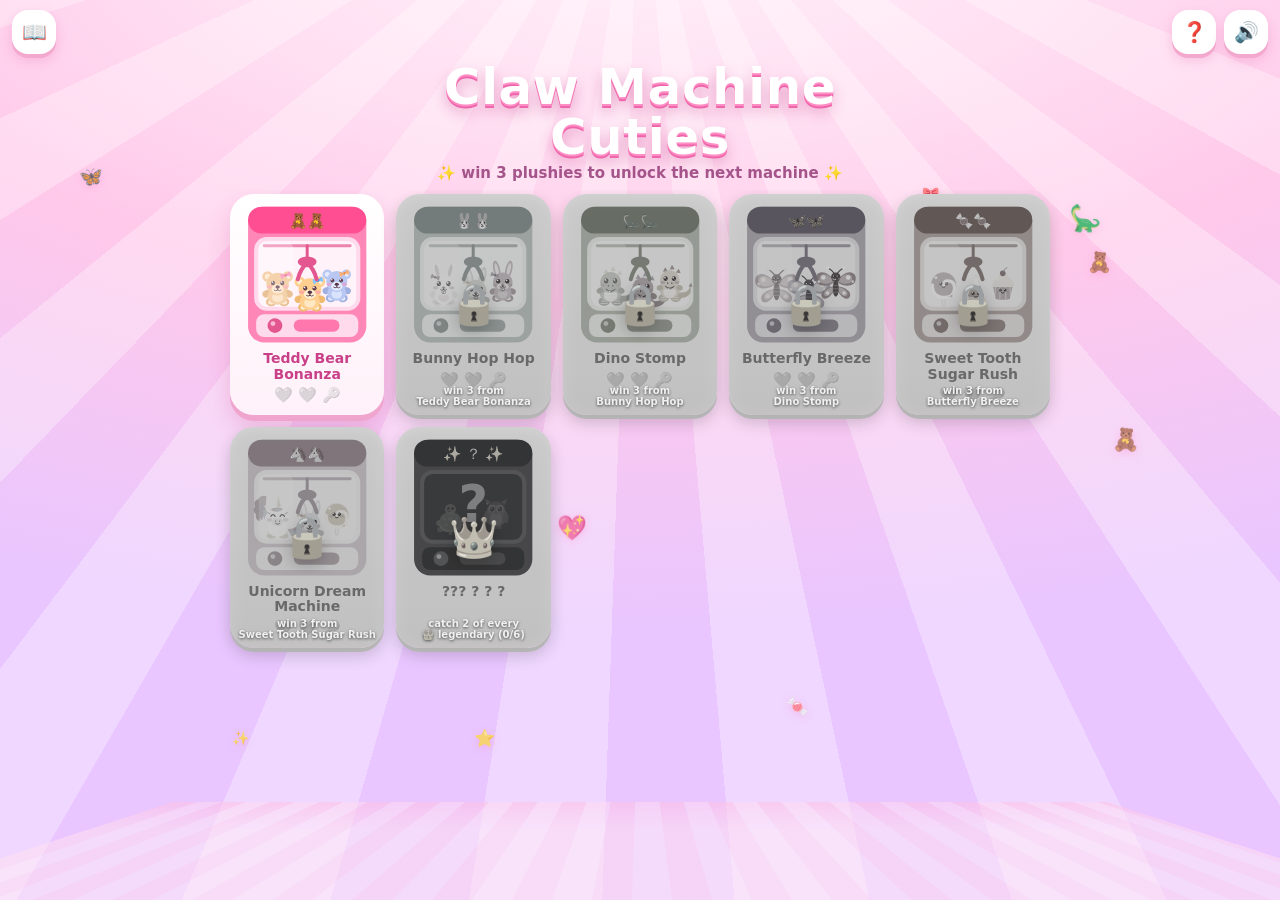
==== commit 5012df00: "Add the secret Turtle & Owl Grove, unlocked by doubling every legendary New achievement: catch two o" ====
--- a/index.html
+++ b/index.html
@@ -94,6 +94,10 @@
 .card.done::after{content:"⭐";position:absolute;top:-8px;right:-6px;font-size:28px;animation:floaty 3s ease-in-out infinite;filter:drop-shadow(0 3px 4px rgba(210,110,20,.5))}
 .card.next{animation:wiggleCard 1.6s ease-in-out infinite}
 @keyframes wiggleCard{0%,100%{transform:rotate(-1.5deg) scale(1)}50%{transform:rotate(1.5deg) scale(1.03)}}
+.card.secret:not(.locked){background:linear-gradient(180deg,#f3fffb,#e4fff6);box-shadow:0 6px 0 #7fe0cf,0 12px 22px rgba(35,125,116,.24)}
+.card.secret:not(.locked):active{box-shadow:0 2px 0 #7fe0cf,0 6px 12px rgba(35,125,116,.22)}
+.card.secret:not(.locked) .nm{color:#1f8f83}
+.card.secret:not(.locked):not(.done)::before{content:"✨";position:absolute;top:-8px;left:-6px;font-size:24px;animation:floaty 3s ease-in-out infinite;filter:drop-shadow(0 3px 4px rgba(35,125,116,.4))}
 .dots{display:flex;gap:5px;justify-content:center;align-items:center}
 .dots i{font-style:normal;font-size:15px;line-height:1;filter:grayscale(1) opacity(.45);transition:.2s}
 .dots i.f{filter:none;transform:scale(1.18)}
@@ -692,7 +696,60 @@
   </g>`;
 }
 
-const ARTISTS = { teddy: artTeddy, bunny: artBunny, dino: artDino, fly: artFly, candy: artCandy, uni: artUni };
+/* ---------------- TURTLE ---------------- */
+function artTurtle(c) {
+  const scute = (x, y, r) => `<path d="M${x} ${(y - r).toFixed(1)} l${(r * 0.87).toFixed(1)} ${(r * 0.5).toFixed(1)} v${r} l${(-r * 0.87).toFixed(1)} ${(r * 0.5).toFixed(1)} l${(-r * 0.87).toFixed(1)} ${(-r * 0.5).toFixed(1)} v${-r} z" fill="${c.shellSpot}" opacity=".55" stroke="${c.shellDark}" stroke-width="1.4"/>`;
+  return `<g>
+    <ellipse cx="-27" cy="33" rx="11" ry="8" fill="${c.skinDark}" transform="rotate(-18 -27 33)"/>
+    <ellipse cx="27" cy="33" rx="11" ry="8" fill="${c.skinDark}" transform="rotate(18 27 33)"/>
+    <ellipse cx="-31" cy="15" rx="10" ry="8" fill="${c.skin}" transform="rotate(-34 -31 15)"/>
+    <ellipse cx="31" cy="15" rx="10" ry="8" fill="${c.skin}" transform="rotate(34 31 15)"/>
+    <path d="M-36 11 l-4 -3 M-37 16 h-5 M-35 21 l-4 3" stroke="${c.skinDark}" stroke-width="1.6" stroke-linecap="round" opacity=".6"/>
+    <path d="M36 11 l4 -3 M37 16 h5 M35 21 l4 3" stroke="${c.skinDark}" stroke-width="1.6" stroke-linecap="round" opacity=".6"/>
+    <path d="M0 39 l-6 9 h12 z" fill="${c.skin}"/>
+    <ellipse cx="0" cy="23" rx="31" ry="19" fill="${c.belly}"/>
+    <ellipse cx="0" cy="10" rx="31" ry="27" fill="${c.shell}"/>
+    <path d="M-30 8 q30 -13 60 0" stroke="${c.shellDark}" stroke-width="2" opacity=".35" fill="none" stroke-linecap="round"/>
+    ${scute(0, 4, 9)}
+    ${scute(-18, 3, 7)}${scute(18, 3, 7)}
+    ${scute(-12, 20, 6.5)}${scute(12, 20, 6.5)}
+    ${scute(0, -12, 6.5)}
+    <path d="M-24 -4 q24 -10 48 0" stroke="#fff" stroke-width="3" opacity=".25" fill="none" stroke-linecap="round"/>
+    <ellipse cx="0" cy="-24" rx="16" ry="15" fill="${c.skin}"/>
+    <ellipse cx="0" cy="-19" rx="11" ry="8" fill="${c.belly}" opacity=".45"/>
+    ${eye(-6, -26, 4.6)}${eye(6, -26, 4.6)}
+    ${smile(-4, -18, 4)}
+    ${blush(-11, -20, 5, '#ff9dc6')}${blush(11, -20, 5, '#ff9dc6')}
+  </g>`;
+}
+
+/* ---------------- OWL ---------------- */
+function artOwl(c) {
+  return `<g>
+    <path d="M-13 39 v7 M-8 39 v7 M-3 39 v7" stroke="${c.beak}" stroke-width="3.2" stroke-linecap="round"/>
+    <path d="M13 39 v7 M8 39 v7 M3 39 v7" stroke="${c.beak}" stroke-width="3.2" stroke-linecap="round"/>
+    <path d="M-25 -20 l-7 -19 l17 9 z" fill="${c.feather}"/>
+    <path d="M25 -20 l7 -19 l-17 9 z" fill="${c.feather}"/>
+    <path d="M-24 -21 l-4 -11 l9 5 z" fill="${c.featherDark}" opacity=".55"/>
+    <path d="M24 -21 l4 -11 l-9 5 z" fill="${c.featherDark}" opacity=".55"/>
+    <ellipse cx="0" cy="10" rx="31" ry="31" fill="${c.feather}"/>
+    <path d="M-29 -2 q-11 13 -5 31 q9 4 13 -2 q-7 -15 -3 -29 z" fill="${c.wing}"/>
+    <path d="M29 -2 q11 13 5 31 q-9 4 -13 -2 q7 -15 3 -29 z" fill="${c.wing}"/>
+    <path d="M-25 6 q-4 11 -1 22 M-20 6 q-4 11 -1 22" stroke="${c.featherDark}" stroke-width="1.5" fill="none" opacity=".45" stroke-linecap="round"/>
+    <path d="M25 6 q4 11 1 22 M20 6 q4 11 1 22" stroke="${c.featherDark}" stroke-width="1.5" fill="none" opacity=".45" stroke-linecap="round"/>
+    <ellipse cx="0" cy="20" rx="17" ry="19" fill="${c.belly}"/>
+    <path d="M-10 12 q10 -6 20 0 M-11 21 q11 -6 22 0 M-9 29 q9 -5 18 0" stroke="${c.feather}" stroke-width="1.6" opacity=".3" fill="none" stroke-linecap="round"/>
+    <ellipse cx="0" cy="-9" rx="25" ry="22" fill="${c.belly}" opacity=".5"/>
+    <circle cx="-11" cy="-10" r="12.5" fill="#fff" stroke="${c.featherDark}" stroke-width="2"/>
+    <circle cx="11" cy="-10" r="12.5" fill="#fff" stroke="${c.featherDark}" stroke-width="2"/>
+    ${eye(-11, -9, 6.6)}${eye(11, -9, 6.6)}
+    <path d="M0 -2 l-5 7 l5 3 l5 -3 z" fill="${c.beak}"/>
+    ${blush(-20, 0, 5.5, '#ff9dc6')}${blush(20, 0, 5.5, '#ff9dc6')}
+    ${sparkleArt(-25, -25, .45, '#fff')}
+  </g>`;
+}
+
+const ARTISTS = { teddy: artTeddy, bunny: artBunny, dino: artDino, fly: artFly, candy: artCandy, uni: artUni, turtle: artTurtle, owl: artOwl };
 function stuffyArt(v) { return (ARTISTS[v.type] || artTeddy)(v.c); }
 function stuffySVG(v, withKey, cls) {
   return `<svg viewBox="-60 -72 120 130" class="${cls || ''}" xmlns="http://www.w3.org/2000/svg">${stuffyArt(v)}${withKey ? keyArt(28, 26, .95) : ''}</svg>`;
@@ -707,6 +764,8 @@
 const F = (w, w2, dot, body) => ({ w, w2, dot, body });
 const C = (shape, a, b) => ({ shape, a, b });
 const U = (body, dark, snout, hoof, horn, mane) => ({ body, dark, snout, hoof, horn, mane });
+const TU = (shell, shellDark, shellSpot, skin, skinDark, belly) => ({ shell, shellDark, shellSpot, skin, skinDark, belly });
+const OW = (feather, featherDark, belly, wing, beak) => ({ feather, featherDark, belly, wing, beak });
 
 const MACHINES = [
   {
@@ -799,6 +858,22 @@
       { id: 'u6', name: 'Sugar Crown', type: 'candy', rare: 1, c: C('lolli', '#ffd447', '#fff6d0') },
       { id: 'u7', name: 'Celestia', type: 'uni', rare: 2, c: U('#f2eaff', '#ded0f0', '#fff0fa', '#ffd447', '#ffd447', ['#ff8fbe', '#ffd447', '#87e8cf']) }
     ]
+  },
+  {
+    key: 'secret', name: 'Turtle & Owl Grove', emoji: '🐢', emoji2: '🦉', tag: 'a hush of shells and feathers', secret: true,
+    grip: 0.22, count: 14, size: 34,
+    skin: { body: '#6bd0c4', dark: '#37988e', trim: '#d6fff6', glass: '#effffb', light: '#ddfff6', marquee: '#237d74' },
+    rainbow: true,
+    roster: [
+      { id: 's0', name: 'Pebble', type: 'turtle', rare: 0, c: TU('#8fd85f', '#5fae32', '#eaffd4', '#a4e06a', '#7cbf48', '#fff0c8') },
+      { id: 's1', name: 'Whooo', type: 'owl', rare: 0, c: OW('#c9a4ff', '#9a6ded', '#f0e6ff', '#b48fe8', '#ffb347') },
+      { id: 's2', name: 'Kiwi', type: 'turtle', rare: 0, c: TU('#7fe0c4', '#4fbfa0', '#e2fff7', '#ffd98a', '#eabf5c', '#fff3d8') },
+      { id: 's3', name: 'Professor Hoot', type: 'owl', rare: 1, c: OW('#c69a6b', '#9c7040', '#f2e4cf', '#a9804f', '#ffb347') },
+      { id: 's4', name: 'Sandy', type: 'turtle', rare: 0, c: TU('#ffcf8f', '#e8ac5c', '#fff0d4', '#9fd86a', '#79b046', '#fff6e0') },
+      { id: 's5', name: 'Moonbeak', type: 'owl', rare: 0, c: OW('#7fc8ff', '#4d96e0', '#e6f3ff', '#6fb0e8', '#ffcf5c') },
+      { id: 's6', name: 'Jade Dome', type: 'turtle', rare: 1, c: TU('#5fd0a8', '#39a882', '#d6fff0', '#ffd447', '#e8a417', '#eafff8') },
+      { id: 's7', name: 'Athena', type: 'owl', rare: 2, c: OW('#d6c8ee', '#9f86cf', '#f3ecff', '#c6b4e6', '#ffd447') }
+    ]
   }
 ];
 const RARE_W = [1, .42, .15];
@@ -807,6 +882,15 @@
 const byId = {};
 MACHINES.forEach((m, mi) => m.roster.forEach(v => { v.mi = mi; byId[v.id] = v; }));
 
+/* the legendaries that gate the secret machine: one 👑 from each of the six
+   main machines (the secret machine's own legendary is not part of the key) */
+const SECRET_NEED = 2;
+const LEGENDARIES = [];
+MACHINES.forEach(m => { if (!m.secret) m.roster.forEach(v => { if (v.rare === 2) LEGENDARIES.push(v.id); }); });
+const legendaryCount = () => LEGENDARIES.filter(id => (save.got[id] || 0) >= SECRET_NEED).length;
+const legendaryComplete = () => LEGENDARIES.length > 0 && legendaryCount() === LEGENDARIES.length;
+const secretMachineIndex = () => MACHINES.findIndex(m => m.secret);
+
 function rollVariant(m) {
   let total = 0;
   for (const v of m.roster) total += RARE_W[v.rare];
@@ -821,7 +905,7 @@
 const SAVE_KEY = 'clawcuties.v1';
 let save = null;
 function freshSave() {
-  return { unlocked: 1, wins: MACHINES.map(() => 0), got: {}, tries: 0, muted: false, seenHelp: false, done: false };
+  return { unlocked: 1, wins: MACHINES.map(() => 0), got: {}, tries: 0, muted: false, seenHelp: false, done: false, secretSeen: false, secretDone: false };
 }
 function loadSave() {
   try {
@@ -830,7 +914,16 @@
       const s = JSON.parse(raw);
       const f = freshSave();
       save = Object.assign(f, s);
-      if (!Array.isArray(save.wins) || save.wins.length !== MACHINES.length) save.wins = f.wins;
+      // note: Object.assign above mutated f, so f.wins now mirrors the saved
+      // array — rebuild the template straight from MACHINES instead
+      if (!Array.isArray(save.wins)) save.wins = MACHINES.map(() => 0);
+      else if (save.wins.length !== MACHINES.length) {
+        // machine count changed (e.g. the secret grove was added) — keep old
+        // progress, pad new machines with zero rather than wiping everything
+        const w = MACHINES.map(() => 0);
+        save.wins.forEach((x, i) => { if (i < w.length) w[i] = x; });
+        save.wins = w;
+      }
       if (!save.got || typeof save.got !== 'object') save.got = {};
       return;
     }
@@ -857,7 +950,7 @@
   return `<svg viewBox="0 0 100 105" class="thumb" xmlns="http://www.w3.org/2000/svg">
     <rect x="6" y="2" width="88" height="101" rx="12" fill="${s.body}"/>
     <rect x="6" y="2" width="88" height="20" rx="10" fill="${s.marquee}"/>
-    <text x="50" y="16.5" font-size="11" text-anchor="middle" fill="#fff">${m.emoji}${m.emoji}</text>
+    <text x="50" y="16.5" font-size="11" text-anchor="middle" fill="#fff">${m.emoji}${m.emoji2 || m.emoji}</text>
     <rect x="12" y="26" width="76" height="52" rx="8" fill="${s.glass}"/>
     <rect x="12" y="26" width="76" height="52" rx="8" fill="none" stroke="${s.trim}" stroke-width="3"/>
     <g transform="translate(28,62) scale(.30)">${stuffyArt(showcase[0])}</g>
@@ -876,15 +969,29 @@
   </svg>`;
 }
 
+function isMachineLocked(m, i) {
+  return m.secret ? !legendaryComplete() : (i >= save.unlocked);
+}
+
 function renderLobby() {
   const grid = $('#machineGrid');
   grid.innerHTML = MACHINES.map((m, i) => {
-    const locked = i >= save.unlocked;
+    const locked = isMachineLocked(m, i);
     const w = save.wins[i], done = w >= WINS_NEEDED;
-    const isNext = !locked && !done && (i === save.unlocked - 1);
+    const isNext = !locked && !done && !m.secret && (i === save.unlocked - 1);
     const dots = Array.from({ length: WINS_NEEDED }, (_, k) =>
       `<i class="${k < w ? 'f' : ''}">${k === WINS_NEEDED - 1 ? '🔑' : '🩷'}</i>`).join('');
-    return `<button class="card ${locked ? 'locked' : ''} ${done ? 'done' : ''} ${isNext ? 'next' : ''}" data-i="${i}">
+    if (m.secret && locked) {
+      // keep the grove a mystery until the legendaries are all doubled up
+      return `<button class="card locked secret mystery" data-i="${i}">
+        ${secretMysteryThumb(m)}
+        <div class="nm">??? ? ? ?</div>
+        <div class="dots"></div>
+        <div class="lock">👑</div>
+        <div class="lockhint">catch 2 of every<br>👑 legendary (${legendaryCount()}/${LEGENDARIES.length})</div>
+      </button>`;
+    }
+    return `<button class="card ${locked ? 'locked' : ''} ${done ? 'done' : ''} ${isNext ? 'next' : ''} ${m.secret ? 'secret' : ''}" data-i="${i}">
       ${machineThumb(m, i)}
       <div class="nm">${m.name}</div>
       <div class="dots">${dots}</div>
@@ -893,20 +1000,44 @@
   }).join('');
   $$('#machineGrid .card').forEach(el => el.addEventListener('click', () => {
     const i = +el.dataset.i;
-    if (i >= save.unlocked) { Sfx.bonk(); return; }
+    if (isMachineLocked(MACHINES[i], i)) { Sfx.bonk(); return; }
     Sfx.coin(); openMachine(i);
   }));
+}
+
+/* the locked, still-secret grove: a dark cabinet with a big ? and faint
+   turtle/owl ghosts, so you know something is in there without spoiling it */
+function secretMysteryThumb(m) {
+  const g0 = m.roster[0], g1 = m.roster[1];
+  return `<svg viewBox="0 0 100 105" class="thumb" xmlns="http://www.w3.org/2000/svg">
+    <rect x="6" y="2" width="88" height="101" rx="12" fill="#465468"/>
+    <rect x="6" y="2" width="88" height="20" rx="10" fill="#2f3a4a"/>
+    <text x="50" y="16.5" font-size="11" text-anchor="middle" fill="#cdd7e4">✨ ？ ✨</text>
+    <rect x="12" y="26" width="76" height="52" rx="8" fill="#37414f"/>
+    <rect x="12" y="26" width="76" height="52" rx="8" fill="none" stroke="#586678" stroke-width="3"/>
+    <g opacity=".22"><g transform="translate(33,60) scale(.26)">${stuffyArt(g0)}</g><g transform="translate(67,56) scale(.26)">${stuffyArt(g1)}</g></g>
+    <text x="50" y="63" font-size="38" text-anchor="middle" font-weight="900" fill="#9fb0c4" opacity=".85">?</text>
+    <rect x="12" y="82" width="76" height="17" rx="6" fill="#2f3a4a"/>
+    <circle cx="26" cy="90.5" r="5.5" fill="#586678"/><circle cx="24.5" cy="89" r="1.8" fill="#fff" opacity=".5"/>
+    <rect x="40" y="86" width="34" height="9" rx="4.5" fill="#586678" opacity=".7"/>
+  </svg>`;
 }
 
 /* ============================================================
    6. ALBUM
    ============================================================ */
 function renderAlbum() {
+  // the secret grove only counts toward the total once it has been revealed
+  const kindsTotal = MACHINES.reduce((n, m) => n + ((m.secret && !legendaryComplete()) ? 0 : m.roster.length), 0);
   $('#albumCount').innerHTML = `<span class="stat">🧸 ${totalGot()} caught</span>
-    <span class="stat">🌈 ${uniqueGot()}/${MACHINES.length * 8} kinds</span>
+    <span class="stat">🌈 ${uniqueGot()}/${kindsTotal} kinds</span>
     <span class="stat">🕹️ ${save.tries} tries</span>`;
   $('#albumBody').innerHTML = MACHINES.map((m, i) => {
-    const locked = i >= save.unlocked;
+    const locked = isMachineLocked(m, i);
+    if (m.secret && locked) {
+      return `<div class="albHead"><b>❓ ??? — a secret machine 🔒</b><div class="ln"></div></div>
+        <p style="opacity:.62;font-size:12px;margin:2px 2px 10px">Catch 👑 <b>2 of every legendary</b> to reveal it… (${legendaryCount()}/${LEGENDARIES.length}) 🐢🦉</p>`;
+    }
     return `<div class="albHead"><b>${m.emoji} ${m.name}${locked ? ' 🔒' : ''}</b><div class="ln"></div></div>
     <div class="albumGrid" style="display:grid;gap:9px;grid-template-columns:repeat(auto-fill,minmax(74px,1fr))">
     ${m.roster.map(v => {
@@ -972,7 +1103,7 @@
   <rect x="34" y="2" width="572" height="694" rx="34" fill="none" stroke="${s.dark}" stroke-width="5"/>
   <rect x="46" y="4" width="548" height="96" rx="26" fill="${s.marquee}"/>
   ${bulbs.join('')}
-  <text class="marqueeTxt" x="320" y="60" text-anchor="middle" fill="#fff" stroke="${s.dark}" stroke-width="5" paint-order="stroke" >${m.emoji} ${m.name.toUpperCase()} ${m.emoji}</text>
+  <text class="marqueeTxt" x="320" y="60" text-anchor="middle" fill="#fff" stroke="${s.dark}" stroke-width="5" paint-order="stroke" >${m.emoji} ${m.name.toUpperCase()} ${m.emoji2 || m.emoji}</text>
 
   <!-- interior box -->
   <g>
@@ -1464,13 +1595,16 @@
 function winModal(v, keyed) {
   const stars = v.rare ? `<p style="color:#e8a417;font-size:16px">${RARE_LABEL[v.rare]}!</p>` : '';
   const prog = save.wins[mi];
+  const nextMain = MACHINES.slice(mi + 1).find(x => !x.secret);   // never spoil the grove
+  const finale = M.secret || !nextMain;
+  const keyDest = M.secret ? 'the whole arcade' : (nextMain ? nextMain.name : 'the whole arcade');
   showModal(`
     <h2>${keyed ? '🔑 KEY GET! 🔑' : '🎉 YOU WIN! 🎉'}</h2>
     ${stuffySVG(v, keyed, 'prizeShow')}
     <h2 style="font-size:22px;margin:0">${v.name}</h2>
     ${stars}
     <p>${keyed
-      ? `It came with the golden key to <b>${MACHINES[mi + 1] ? MACHINES[mi + 1].name : 'the whole arcade'}</b>!`
+      ? `It came with the golden key to <b>${keyDest}</b>!`
       : `Plushie ${prog} of ${WINS_NEEDED} from ${M.name}. ${prog === WINS_NEEDED - 1 ? 'The next one carries the 🔑!' : 'Keep going!'}`}</p>
     <div class="rowbtns">
       ${keyed
@@ -1480,18 +1614,58 @@
   const again = $('#again'), lob = $('#toLobby'), par = $('#toParade');
   if (again) again.onclick = () => { Sfx.tap(); closeModal(); };
   if (lob) lob.onclick = () => { Sfx.tap(); closeModal(); goLobby(); };
-  if (par) par.onclick = () => { Sfx.tap(); closeModal(); startParade(mi === MACHINES.length - 1); };
+  if (par) par.onclick = () => { Sfx.tap(); closeModal(); startParade(finale); };
 }
 
 function finaleModal() {
-  showModal(`<h2>👑 ARCADE MASTER 👑</h2>
-    <div style="font-size:52px;line-height:1.2">🧸🐰🦕<br>🦋🍬🦄</div>
-    <p>You cleared <b>every single machine</b>. The plushies have elected you mayor of the arcade.</p>
-    <p><span class="stat">🧸 ${totalGot()} plushies</span><span class="stat">🌈 ${uniqueGot()}/48 kinds</span><span class="stat">🕹️ ${save.tries} tries</span></p>
+  const secretDone = save.secretDone;
+  const kindsTotal = MACHINES.reduce((n, m) => n + ((m.secret && !legendaryComplete()) ? 0 : m.roster.length), 0);
+  const hint = (!secretDone && !legendaryComplete())
+    ? `<p style="color:#237d74">Psst… catch <b>2 of every 👑 legendary</b> and something hidden opens up. 🐢🦉</p>` : '';
+  showModal(`<h2>${secretDone ? '🐢 TRUE ARCADE LEGEND 🦉' : '👑 ARCADE MASTER 👑'}</h2>
+    <div style="font-size:52px;line-height:1.2">${secretDone ? '🧸🐰🦕<br>🦋🍬🦄<br>🐢🦉' : '🧸🐰🦕<br>🦋🍬🦄'}</div>
+    <p>${secretDone
+      ? 'You cleared <b>every machine — even the secret grove</b>. Turtles, owls and all. There is nothing left to catch.'
+      : 'You cleared <b>every single machine</b>. The plushies have elected you mayor of the arcade.'}</p>
+    ${hint}
+    <p><span class="stat">🧸 ${totalGot()} plushies</span><span class="stat">🌈 ${uniqueGot()}/${kindsTotal} kinds</span><span class="stat">🕹️ ${save.tries} tries</span></p>
     <div class="rowbtns"><button class="bigbtn" id="fin1">Back to the arcade</button>
     <button class="bigbtn alt" id="fin2">📖 See my album</button></div>`);
   $('#fin1').onclick = () => { Sfx.tap(); closeModal(); goLobby(); };
   $('#fin2').onclick = () => { Sfx.tap(); closeModal(); goLobby(); openAlbum(); };
+}
+
+/* the big reveal, shown the first time you land in the lobby after doubling
+   up every legendary */
+function secretUnlockModal() {
+  const idx = secretMachineIndex();
+  const m = MACHINES[idx];
+  const peek = [m.roster[0], m.roster[7], m.roster[3]];   // a turtle, the legendary owl, an owl
+  Sfx.key();
+  buzz([40, 40, 40, 40, 140]);
+  showModal(`
+    <h2>🐢 SECRET UNLOCKED 🦉</h2>
+    <div style="display:flex;justify-content:center;align-items:flex-end;gap:2px;margin:6px 0">
+      ${peek.map((v, k) => `<div style="width:${k === 1 ? 96 : 74}px">${stuffySVG(v)}</div>`).join('')}
+    </div>
+    <h2 style="font-size:22px;margin:0">${m.name}</h2>
+    <p>You caught <b>two of every 👑 legendary</b>, so the arcade rolled out a hidden cabinet — all turtles and owls. 🐢🦉</p>
+    <div class="rowbtns"><button class="bigbtn" id="secGo">🕹️ Play the grove</button>
+    <button class="bigbtn ghost" id="secLater">Maybe later</button></div>`);
+  $('#secGo').onclick = () => { Sfx.coin(); closeModal(); openMachine(secretMachineIndex()); };
+  $('#secLater').onclick = () => { Sfx.tap(); closeModal(); };
+  confetti(56, innerWidth / 2, innerHeight * .4, 1.15);
+  setTimeout(() => confetti(36, innerWidth * .25, innerHeight * .5), 320);
+  setTimeout(() => confetti(36, innerWidth * .75, innerHeight * .5), 560);
+}
+
+/* reveal the grove exactly once, whenever the player returns to the lobby with
+   the legendary set complete (covers grinding it out over many sessions too) */
+function maybeRevealSecret() {
+  if (legendaryComplete() && !save.secretSeen) {
+    save.secretSeen = true; persist();
+    setTimeout(secretUnlockModal, 480);
+  }
 }
 
 /* ============================================================
@@ -1632,9 +1806,15 @@
 /* unlock happens the moment the key is won, the parade just celebrates it */
 function grantUnlock() {
   if (save.wins[mi] < WINS_NEEDED) return;
-  if (mi + 1 < MACHINES.length && save.unlocked < mi + 2) {
+  const m = MACHINES[mi];
+  if (m.secret) {                       // the grove is its own private victory lap
+    if (!save.secretDone) { save.secretDone = true; persist(); }
+    return;
+  }
+  const nextMain = MACHINES.slice(mi + 1).find(x => !x.secret);
+  if (nextMain && save.unlocked < mi + 2) {   // roll the sequential arcade forward
     save.unlocked = mi + 2; persist();
-  } else if (mi === MACHINES.length - 1 && !save.done) {
+  } else if (!nextMain && !save.done) {        // cleared the last main machine
     save.done = true; persist();
   }
 }
@@ -1650,6 +1830,7 @@
   cancelAnimationFrame(raf); raf = 0; lastT = 0;
   renderLobby();
   show('lobby');
+  maybeRevealSecret();
 }
 function openMachine(i) {
   mi = i; M = MACHINES[i];
@@ -1795,6 +1976,7 @@
   wireJoystick();
   renderLobby();
   setMuteUI();
+  maybeRevealSecret();   // returning players who already earned it get the reveal
 
   $('#btnDrop').addEventListener('pointerdown', e => { e.preventDefault(); Sfx.unlockAudio(); dropClaw(); });
   $('#btnBack').onclick = () => { Sfx.tap(); goLobby(); };
